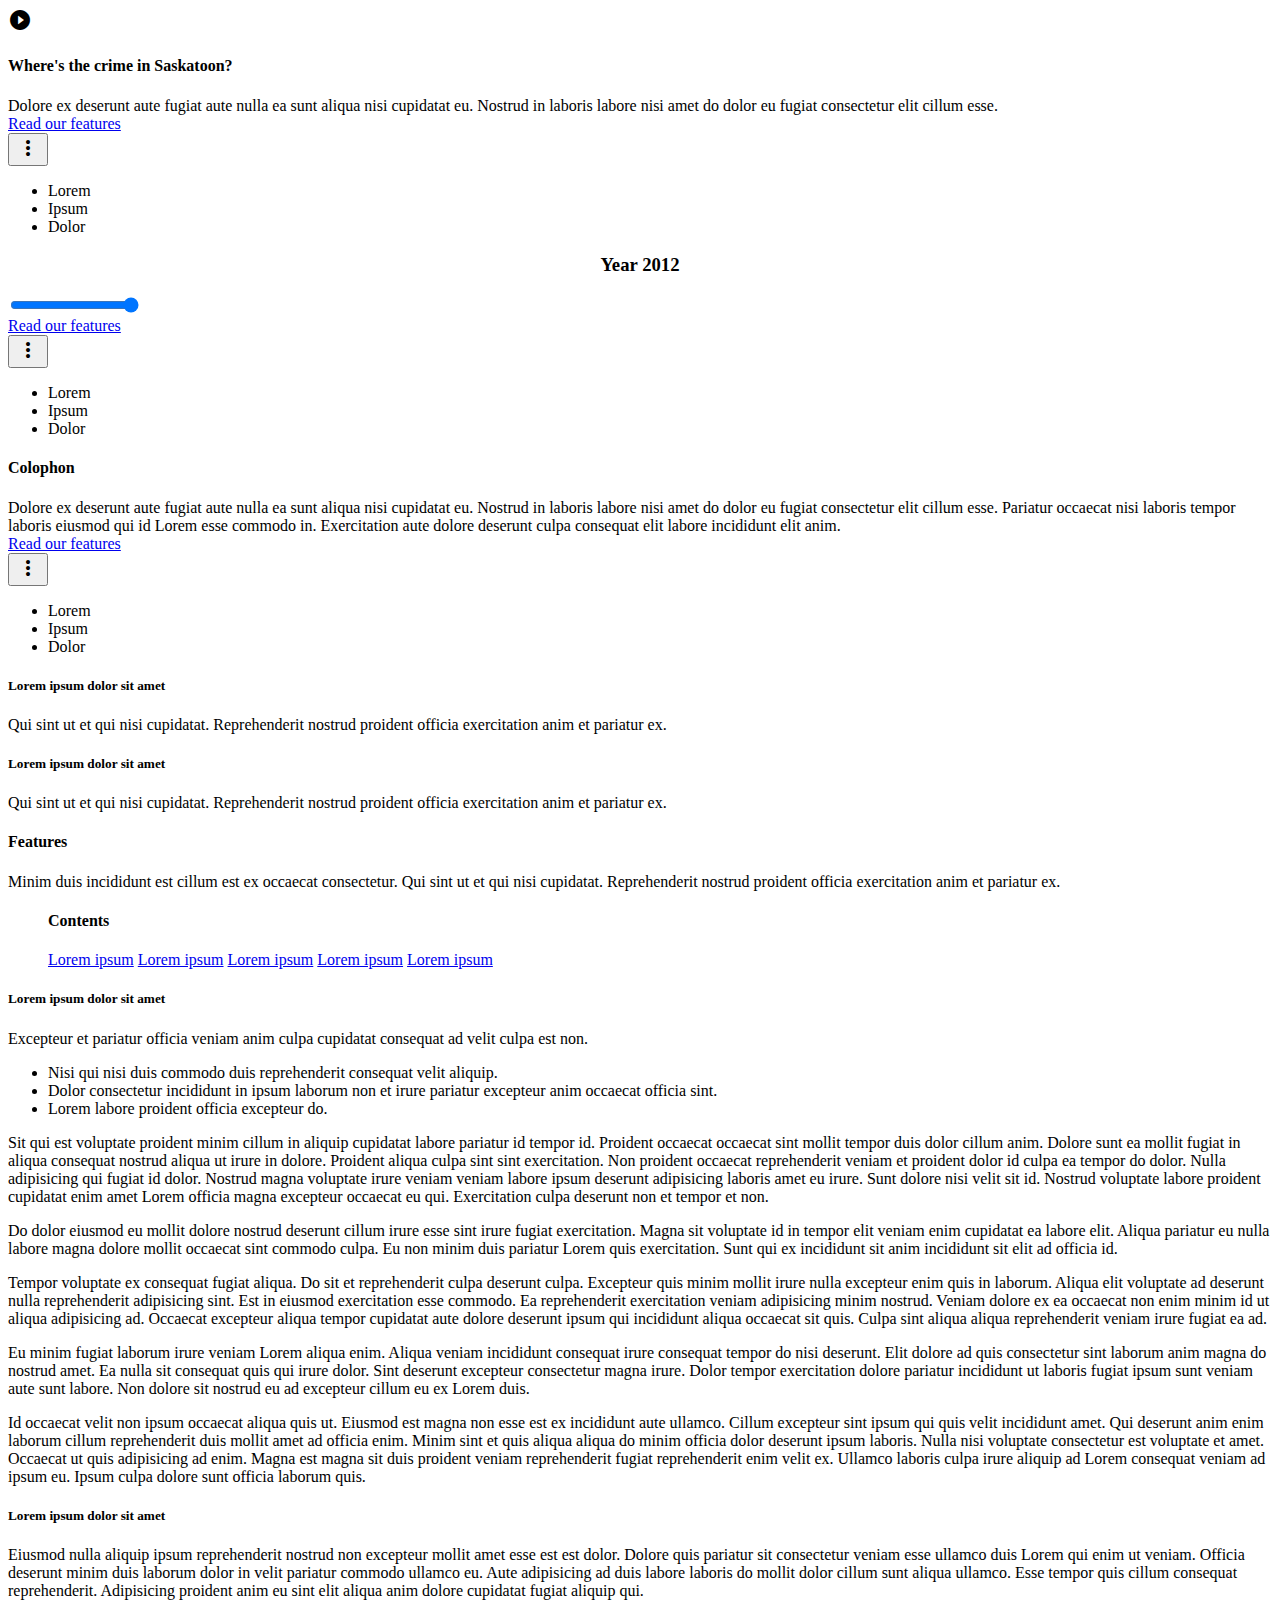
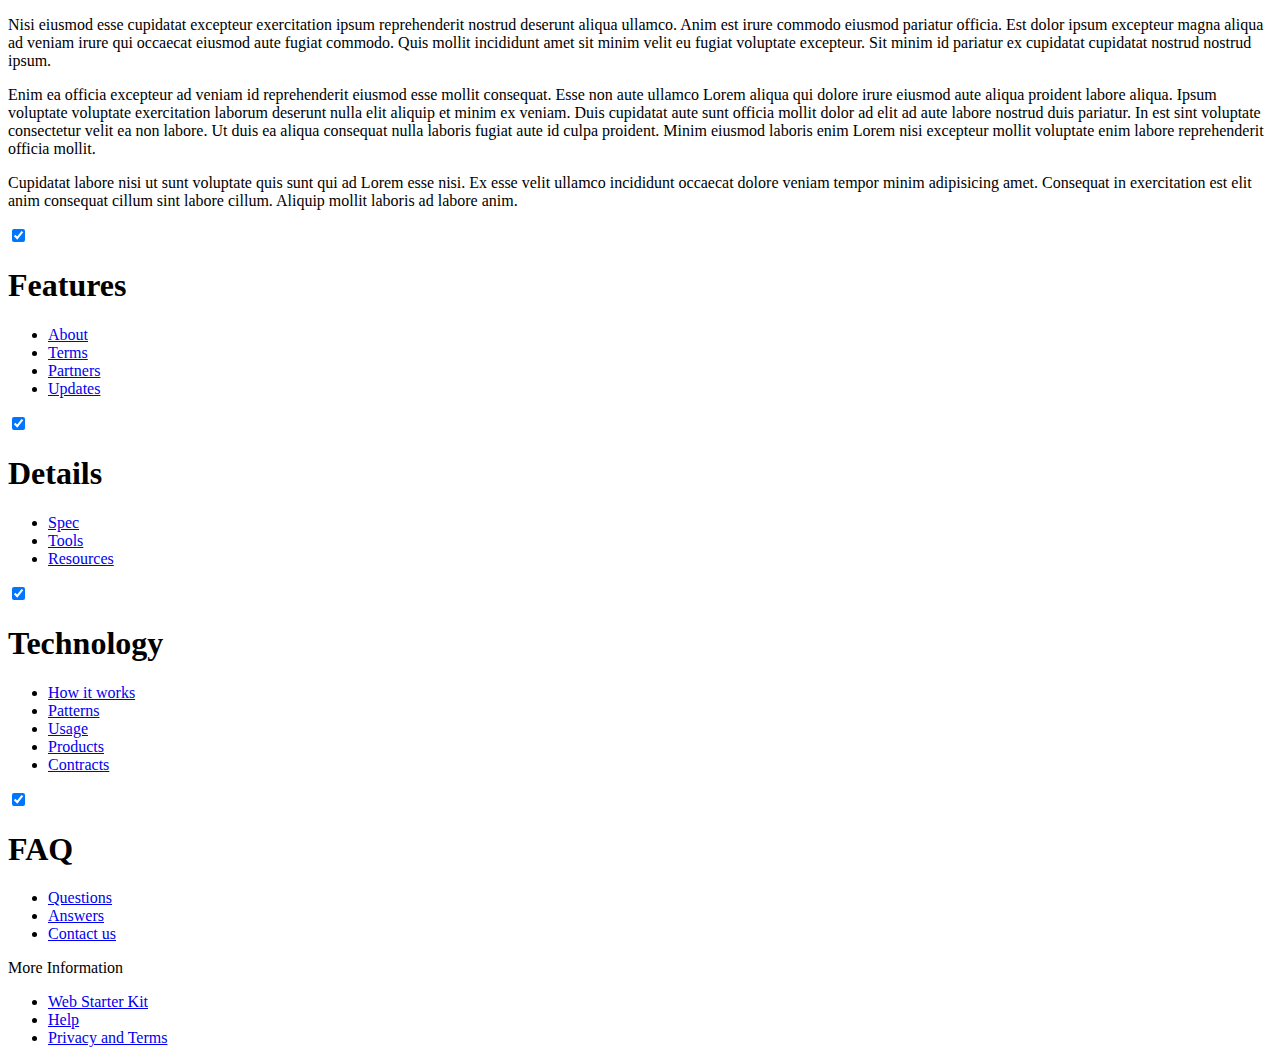
==== index.html @ 57ac0457 "Add basic hover" ====
<!DOCTYPE html>
<html lang="en">
	<head>
		<meta charset="utf-8">
    <meta name="viewport" content="width=device-width, initial-scale=1.0">
    <meta http-equiv="X-UA-Compatible" content="IE=edge">

		<title>Where's the crime in Saskatoon?</title>
    <link rel="stylesheet" href="./lib/material.min.css">
    <link rel="stylesheet" href="./lib/d3.slider.css" />  
    <link rel="stylesheet" href="./app/styles.css">
    <link rel="stylesheet" href="https://fonts.googleapis.com/icon?family=Material+Icons">
    <link rel="stylesheet" href="https://fonts.googleapis.com/css?family=Roboto:regular,bold,italic,thin,light,bolditalic,black,medium&amp;lang=en">

    <script src="./lib/material.min.js"></script>
    <script data-main="app" src="./lib/require.js"></script>
	</head>
  <body class="mdl-demo mdl-color--grey-100 mdl-color-text--grey-700 mdl-base">
    <div class="mdl-layout mdl-js-layout mdl-layout--fixed-header">
      <main class="mdl-layout__content">
        <div class="mdl-layout__tab-panel is-active" id="overview">
          <section class="section--center mdl-grid mdl-grid--no-spacing mdl-shadow--2dp">
            <header class="section__play-btn mdl-cell mdl-cell--3-col-desktop mdl-cell--2-col-tablet mdl-cell--4-col-phone mdl-color--teal-100 mdl-color-text--white">
              <i class="material-icons">play_circle_filled</i>
            </header>
            <div class="mdl-card mdl-cell mdl-cell--9-col-desktop mdl-cell--6-col-tablet mdl-cell--4-col-phone">
              <div class="mdl-card__supporting-text">
                <h4>Where's the crime in Saskatoon?</h4>
                Dolore ex deserunt aute fugiat aute nulla ea sunt aliqua nisi cupidatat eu. Nostrud in laboris labore nisi amet do dolor eu fugiat consectetur elit cillum esse.
              </div>
              <div class="mdl-card__actions">
                <a href="#" class="mdl-button">Read our features</a>
              </div>
            </div>
            <button class="mdl-button mdl-js-button mdl-js-ripple-effect mdl-button--icon" id="btn1">
              <i class="material-icons">more_vert</i>
            </button>
            <ul class="mdl-menu mdl-js-menu mdl-menu--bottom-right" for="btn1">
              <li class="mdl-menu__item">Lorem</li>
              <li class="mdl-menu__item" disabled>Ipsum</li>
              <li class="mdl-menu__item">Dolor</li>
            </ul>
          </section>
          <section class="section--center mdl-grid mdl-grid--no-spacing mdl-shadow--2dp">
            <div class="mdl-card mdl-cell mdl-cell--12-col">
              <div class="mdl-card__supporting-text mdl-grid mdl-grid--no-spacing">
                <div class="section__text mdl-cell mdl-cell--10-col-desktop mdl-cell--6-col-tablet mdl-cell--3-col-phone">
                  <div class="mdl-cell mdl-cell--12-col mdl-cell--middle">
                    <h3 style="text-align: center;">Year <span id="year-value">2012</span></h3>
                  </div>
                  <input id="year-slider" class="mdl-slider mdl-js-slider" type="range" min="2004" max="2012" value="2012" tabindex="0"/>
                  <!-- TODO: Display value of slider here -->
                  <div id="map"></div>
                </div>
              </div>
              <div class="mdl-card__actions">
                <a href="#" class="mdl-button">Read our features</a>
              </div>
            </div>
            <button class="mdl-button mdl-js-button mdl-js-ripple-effect mdl-button--icon" id="btn2">
              <i class="material-icons">more_vert</i>
            </button>
            <ul class="mdl-menu mdl-js-menu mdl-menu--bottom-right" for="btn2">
              <li class="mdl-menu__item">Lorem</li>
              <li class="mdl-menu__item" disabled>Ipsum</li>
              <li class="mdl-menu__item">Dolor</li>
            </ul>
          </section>
          <section class="section--center mdl-grid mdl-grid--no-spacing mdl-shadow--2dp">
            <div class="mdl-card mdl-cell mdl-cell--12-col">
              <div class="mdl-card__supporting-text">
                <h4>Colophon</h4>
                Dolore ex deserunt aute fugiat aute nulla ea sunt aliqua nisi cupidatat eu. Nostrud in laboris labore nisi amet do dolor eu fugiat consectetur elit cillum esse. Pariatur occaecat nisi laboris tempor laboris eiusmod qui id Lorem esse commodo in. Exercitation aute dolore deserunt culpa consequat elit labore incididunt elit anim.
              </div>
              <div class="mdl-card__actions">
                <a href="#" class="mdl-button">Read our features</a>
              </div>
            </div>
            <button class="mdl-button mdl-js-button mdl-js-ripple-effect mdl-button--icon" id="btn3">
              <i class="material-icons">more_vert</i>
            </button>
            <ul class="mdl-menu mdl-js-menu mdl-menu--bottom-right" for="btn3">
              <li class="mdl-menu__item">Lorem</li>
              <li class="mdl-menu__item" disabled>Ipsum</li>
              <li class="mdl-menu__item">Dolor</li>
            </ul>
          </section>
          <section class="section--footer mdl-color--white mdl-grid">
            <div class="section__circle-container mdl-cell mdl-cell--2-col mdl-cell--1-col-phone">
              <div class="section__circle-container__circle mdl-color--accent section__circle--big"></div>
            </div>
            <div class="section__text mdl-cell mdl-cell--4-col-desktop mdl-cell--6-col-tablet mdl-cell--3-col-phone">
              <h5>Lorem ipsum dolor sit amet</h5>
              Qui sint ut et qui nisi cupidatat. Reprehenderit nostrud proident officia exercitation anim et pariatur ex.
            </div>
            <div class="section__circle-container mdl-cell mdl-cell--2-col mdl-cell--1-col-phone">
              <div class="section__circle-container__circle mdl-color--accent section__circle--big"></div>
            </div>
            <div class="section__text mdl-cell mdl-cell--4-col-desktop mdl-cell--6-col-tablet mdl-cell--3-col-phone">
              <h5>Lorem ipsum dolor sit amet</h5>
              Qui sint ut et qui nisi cupidatat. Reprehenderit nostrud proident officia exercitation anim et pariatur ex.
            </div>
          </section>
        </div>
        <div class="mdl-layout__tab-panel" id="features">
          <section class="section--center mdl-grid mdl-grid--no-spacing">
            <div class="mdl-cell mdl-cell--12-col">
              <h4>Features</h4>
              Minim duis incididunt est cillum est ex occaecat consectetur. Qui sint ut et qui nisi cupidatat. Reprehenderit nostrud proident officia exercitation anim et pariatur ex.
              <ul class="toc">
                <h4>Contents</h4>
                <a href="#lorem1">Lorem ipsum</a>
                <a href="#lorem2">Lorem ipsum</a>
                <a href="#lorem3">Lorem ipsum</a>
                <a href="#lorem4">Lorem ipsum</a>
                <a href="#lorem5">Lorem ipsum</a>
              </ul>

              <h5 id="lorem1">Lorem ipsum dolor sit amet</h5>
              Excepteur et pariatur officia veniam anim culpa cupidatat consequat ad velit culpa est non.
              <ul>
                <li>Nisi qui nisi duis commodo duis reprehenderit consequat velit aliquip.</li>
                <li>Dolor consectetur incididunt in ipsum laborum non et irure pariatur excepteur anim occaecat officia sint.</li>
                <li>Lorem labore proident officia excepteur do.</li>
              </ul>

              <p>
                Sit qui est voluptate proident minim cillum in aliquip cupidatat labore pariatur id tempor id. Proident occaecat occaecat sint mollit tempor duis dolor cillum anim. Dolore sunt ea mollit fugiat in aliqua consequat nostrud aliqua ut irure in dolore. Proident aliqua culpa sint sint exercitation. Non proident occaecat reprehenderit veniam et proident dolor id culpa ea tempor do dolor. Nulla adipisicing qui fugiat id dolor. Nostrud magna voluptate irure veniam veniam labore ipsum deserunt adipisicing laboris amet eu irure. Sunt dolore nisi velit sit id. Nostrud voluptate labore proident cupidatat enim amet Lorem officia magna excepteur occaecat eu qui. Exercitation culpa deserunt non et tempor et non.
              </p>
              <p>
                Do dolor eiusmod eu mollit dolore nostrud deserunt cillum irure esse sint irure fugiat exercitation. Magna sit voluptate id in tempor elit veniam enim cupidatat ea labore elit. Aliqua pariatur eu nulla labore magna dolore mollit occaecat sint commodo culpa. Eu non minim duis pariatur Lorem quis exercitation. Sunt qui ex incididunt sit anim incididunt sit elit ad officia id.
              </p>
              <p id="lorem2">
                Tempor voluptate ex consequat fugiat aliqua. Do sit et reprehenderit culpa deserunt culpa. Excepteur quis minim mollit irure nulla excepteur enim quis in laborum. Aliqua elit voluptate ad deserunt nulla reprehenderit adipisicing sint. Est in eiusmod exercitation esse commodo. Ea reprehenderit exercitation veniam adipisicing minim nostrud. Veniam dolore ex ea occaecat non enim minim id ut aliqua adipisicing ad. Occaecat excepteur aliqua tempor cupidatat aute dolore deserunt ipsum qui incididunt aliqua occaecat sit quis. Culpa sint aliqua aliqua reprehenderit veniam irure fugiat ea ad.
              </p>
              <p>
                Eu minim fugiat laborum irure veniam Lorem aliqua enim. Aliqua veniam incididunt consequat irure consequat tempor do nisi deserunt. Elit dolore ad quis consectetur sint laborum anim magna do nostrud amet. Ea nulla sit consequat quis qui irure dolor. Sint deserunt excepteur consectetur magna irure. Dolor tempor exercitation dolore pariatur incididunt ut laboris fugiat ipsum sunt veniam aute sunt labore. Non dolore sit nostrud eu ad excepteur cillum eu ex Lorem duis.
              </p>
              <p>
                Id occaecat velit non ipsum occaecat aliqua quis ut. Eiusmod est magna non esse est ex incididunt aute ullamco. Cillum excepteur sint ipsum qui quis velit incididunt amet. Qui deserunt anim enim laborum cillum reprehenderit duis mollit amet ad officia enim. Minim sint et quis aliqua aliqua do minim officia dolor deserunt ipsum laboris. Nulla nisi voluptate consectetur est voluptate et amet. Occaecat ut quis adipisicing ad enim. Magna est magna sit duis proident veniam reprehenderit fugiat reprehenderit enim velit ex. Ullamco laboris culpa irure aliquip ad Lorem consequat veniam ad ipsum eu. Ipsum culpa dolore sunt officia laborum quis.
              </p>

              <h5 id="lorem3">Lorem ipsum dolor sit amet</h5>

              <p id="lorem4">
                Eiusmod nulla aliquip ipsum reprehenderit nostrud non excepteur mollit amet esse est est dolor. Dolore quis pariatur sit consectetur veniam esse ullamco duis Lorem qui enim ut veniam. Officia deserunt minim duis laborum dolor in velit pariatur commodo ullamco eu. Aute adipisicing ad duis labore laboris do mollit dolor cillum sunt aliqua ullamco. Esse tempor quis cillum consequat reprehenderit. Adipisicing proident anim eu sint elit aliqua anim dolore cupidatat fugiat aliquip qui.
              </p>
              <p id="lorem5">
                Nisi eiusmod esse cupidatat excepteur exercitation ipsum reprehenderit nostrud deserunt aliqua ullamco. Anim est irure commodo eiusmod pariatur officia. Est dolor ipsum excepteur magna aliqua ad veniam irure qui occaecat eiusmod aute fugiat commodo. Quis mollit incididunt amet sit minim velit eu fugiat voluptate excepteur. Sit minim id pariatur ex cupidatat cupidatat nostrud nostrud ipsum.
              </p>
              <p>
                Enim ea officia excepteur ad veniam id reprehenderit eiusmod esse mollit consequat. Esse non aute ullamco Lorem aliqua qui dolore irure eiusmod aute aliqua proident labore aliqua. Ipsum voluptate voluptate exercitation laborum deserunt nulla elit aliquip et minim ex veniam. Duis cupidatat aute sunt officia mollit dolor ad elit ad aute labore nostrud duis pariatur. In est sint voluptate consectetur velit ea non labore. Ut duis ea aliqua consequat nulla laboris fugiat aute id culpa proident. Minim eiusmod laboris enim Lorem nisi excepteur mollit voluptate enim labore reprehenderit officia mollit.
              </p>
              <p>
                Cupidatat labore nisi ut sunt voluptate quis sunt qui ad Lorem esse nisi. Ex esse velit ullamco incididunt occaecat dolore veniam tempor minim adipisicing amet. Consequat in exercitation est elit anim consequat cillum sint labore cillum. Aliquip mollit laboris ad labore anim.
              </p>
            </div>
          </section>
        </div>
        <footer class="mdl-mega-footer">
          <div class="mdl-mega-footer--middle-section">
            <div class="mdl-mega-footer--drop-down-section">
              <input class="mdl-mega-footer--heading-checkbox" type="checkbox" checked>
              <h1 class="mdl-mega-footer--heading">Features</h1>
              <ul class="mdl-mega-footer--link-list">
                <li><a href="#">About</a></li>
                <li><a href="#">Terms</a></li>
                <li><a href="#">Partners</a></li>
                <li><a href="#">Updates</a></li>
              </ul>
            </div>
            <div class="mdl-mega-footer--drop-down-section">
              <input class="mdl-mega-footer--heading-checkbox" type="checkbox" checked>
              <h1 class="mdl-mega-footer--heading">Details</h1>
              <ul class="mdl-mega-footer--link-list">
                <li><a href="#">Spec</a></li>
                <li><a href="#">Tools</a></li>
                <li><a href="#">Resources</a></li>
              </ul>
            </div>
            <div class="mdl-mega-footer--drop-down-section">
              <input class="mdl-mega-footer--heading-checkbox" type="checkbox" checked>
              <h1 class="mdl-mega-footer--heading">Technology</h1>
              <ul class="mdl-mega-footer--link-list">
                <li><a href="#">How it works</a></li>
                <li><a href="#">Patterns</a></li>
                <li><a href="#">Usage</a></li>
                <li><a href="#">Products</a></li>
                <li><a href="#">Contracts</a></li>
              </ul>
            </div>
            <div class="mdl-mega-footer--drop-down-section">
              <input class="mdl-mega-footer--heading-checkbox" type="checkbox" checked>
              <h1 class="mdl-mega-footer--heading">FAQ</h1>
              <ul class="mdl-mega-footer--link-list">
                <li><a href="#">Questions</a></li>
                <li><a href="#">Answers</a></li>
                <li><a href="#">Contact us</a></li>
              </ul>
            </div>
          </div>
          <div class="mdl-mega-footer--bottom-section">
            <div class="mdl-logo">
              More Information
            </div>
            <ul class="mdl-mega-footer--link-list">
              <li><a href="https://developers.google.com/web/starter-kit/">Web Starter Kit</a></li>
              <li><a href="#">Help</a></li>
              <li><a href="#">Privacy and Terms</a></li>
            </ul>
          </div>
        </footer>
      </main>
    </div>
  </body>
</html>
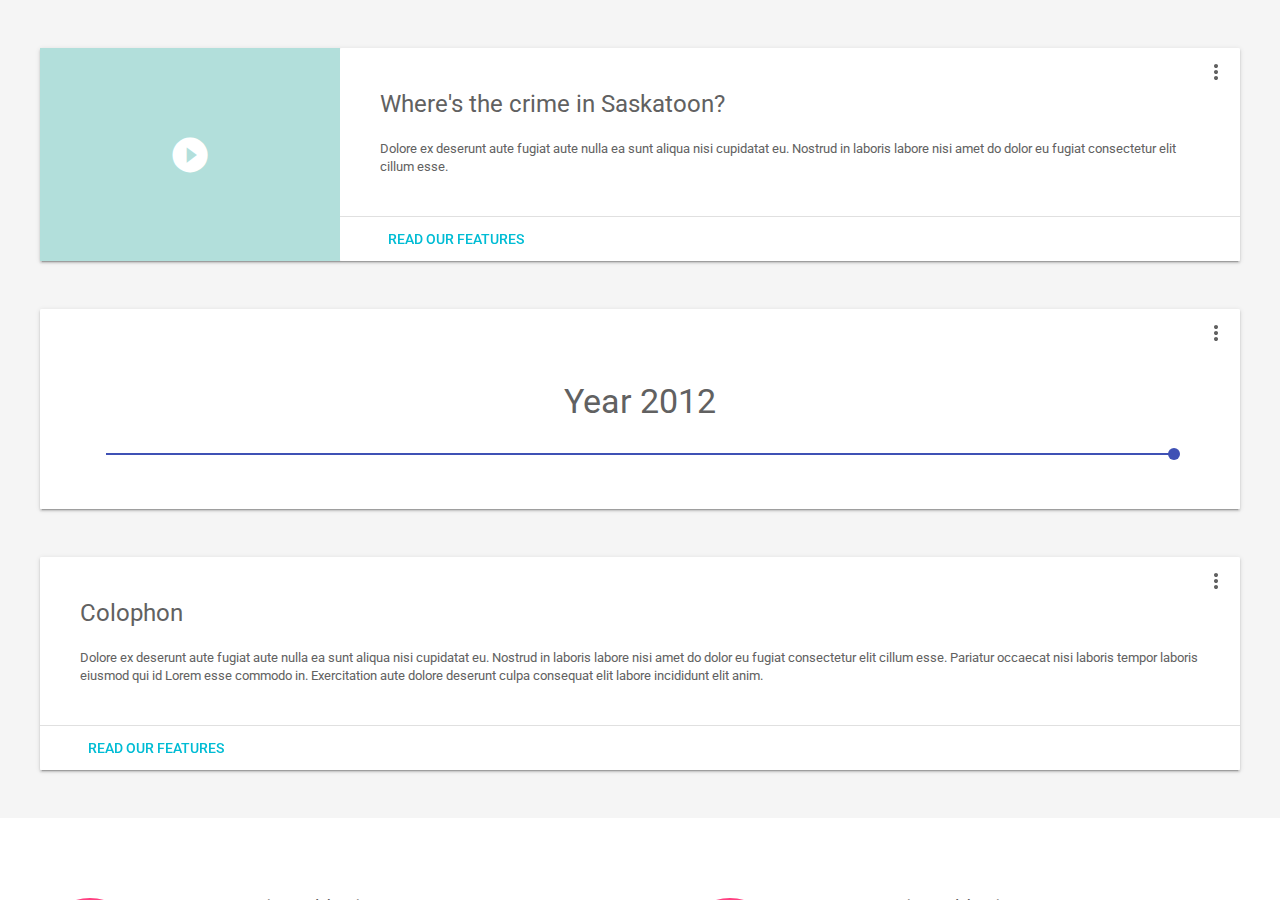
==== commit 9fd15054: "Working with tooltips" ====
--- a/index.html
+++ b/index.html
@@ -49,12 +49,8 @@
                     <h3 style="text-align: center;">Year <span id="year-value">2012</span></h3>
                   </div>
                   <input id="year-slider" class="mdl-slider mdl-js-slider" type="range" min="2004" max="2012" value="2012" tabindex="0"/>
-                  <!-- TODO: Display value of slider here -->
                   <div id="map"></div>
                 </div>
-              </div>
-              <div class="mdl-card__actions">
-                <a href="#" class="mdl-button">Read our features</a>
               </div>
             </div>
             <button class="mdl-button mdl-js-button mdl-js-ripple-effect mdl-button--icon" id="btn2">
--- a/lib/material.min.css
+++ b/lib/material.min.css
@@ -0,0 +1,9 @@
+/**
+ * material-design-lite - Material Design Components in CSS, JS and HTML
+ * @version v1.0.4
+ * @license Apache-2.0
+ * @copyright 2015 Google, Inc.
+ * @link https://github.com/google/material-design-lite
+ */
+@charset "UTF-8";html{color:rgba(0,0,0,.87)}::-moz-selection{background:#b3d4fc;text-shadow:none}::selection{background:#b3d4fc;text-shadow:none}hr{display:block;height:1px;border:0;border-top:1px solid #ccc;margin:1em 0;padding:0}audio,canvas,iframe,img,svg,video{vertical-align:middle}fieldset{border:0;margin:0;padding:0}textarea{resize:vertical}.browserupgrade{margin:.2em 0;background:#ccc;color:#000;padding:.2em 0}.hidden{display:none!important}.visuallyhidden{border:0;clip:rect(0 0 0 0);height:1px;margin:-1px;overflow:hidden;padding:0;position:absolute;width:1px}.visuallyhidden.focusable:active,.visuallyhidden.focusable:focus{clip:auto;height:auto;margin:0;overflow:visible;position:static;width:auto}.invisible{visibility:hidden}.clearfix:before,.clearfix:after{content:" ";display:table}.clearfix:after{clear:both}@media print{*,*:before,*:after,*:first-letter,*:first-line{background:transparent!important;color:#000!important;box-shadow:none!important;text-shadow:none!important}a,a:visited{text-decoration:underline}a[href]:after{content:" (" attr(href)")"}abbr[title]:after{content:" (" attr(title)")"}a[href^="#"]:after,a[href^="javascript:"]:after{content:""}pre,blockquote{border:1px solid #999;page-break-inside:avoid}thead{display:table-header-group}tr,img{page-break-inside:avoid}img{max-width:100%!important}p,h2,h3{orphans:3;widows:3}h2,h3{page-break-after:avoid}}a,.mdl-accordion,.mdl-button,.mdl-card,.mdl-checkbox,.mdl-dropdown-menu,.mdl-icon-toggle,.mdl-item,.mdl-radio,.mdl-slider,.mdl-switch,.mdl-tabs__tab{-webkit-tap-highlight-color:transparent;-webkit-tap-highlight-color:rgba(255,255,255,0)}html{width:100%;height:100%;-ms-touch-action:manipulation;touch-action:manipulation}body{width:100%;min-height:100%;margin:0}main{display:block}*[hidden]{display:none!important}html,body{font-family:"Helvetica","Arial",sans-serif;font-size:14px;font-weight:400;line-height:20px}h1,h2,h3,h4,h5,h6,p{padding:0}h1 small,h2 small,h3 small,h4 small,h5 small,h6 small{font-family:"Roboto","Helvetica","Arial",sans-serif;font-weight:400;line-height:1.35;letter-spacing:-.02em;opacity:.54;font-size:.6em}h1{font-size:56px;line-height:1.35;letter-spacing:-.02em;margin:24px 0}h1,h2{font-family:"Roboto","Helvetica","Arial",sans-serif;font-weight:400}h2{font-size:45px;line-height:48px}h2,h3{margin:24px 0}h3{font-size:34px;line-height:40px}h3,h4{font-family:"Roboto","Helvetica","Arial",sans-serif;font-weight:400}h4{font-size:24px;line-height:32px;-moz-osx-font-smoothing:grayscale;margin:24px 0 16px}h5{font-size:20px;font-weight:500;line-height:1;letter-spacing:.02em}h5,h6{font-family:"Roboto","Helvetica","Arial",sans-serif;margin:24px 0 16px}h6{font-size:16px;letter-spacing:.04em}h6,p{font-weight:400;line-height:24px}p{font-size:14px;letter-spacing:0;margin:0 0 16px}a{color:#ff4081;font-weight:500}blockquote{font-family:"Roboto","Helvetica","Arial",sans-serif;position:relative;font-size:24px;font-weight:300;font-style:italic;line-height:1.35;letter-spacing:.08em}blockquote:before{position:absolute;left:-.5em;content:'“'}blockquote:after{content:'”';margin-left:-.05em}mark{background-color:#f4ff81}dt{font-weight:700}address{font-size:12px;line-height:1;font-style:normal}address,ul,ol{font-weight:400;letter-spacing:0}ul,ol{font-size:14px;line-height:24px}.mdl-typography--display-4,.mdl-typography--display-4-color-contrast{font-family:"Roboto","Helvetica","Arial",sans-serif;font-size:112px;font-weight:300;line-height:1;letter-spacing:-.04em}.mdl-typography--display-4-color-contrast{opacity:.54}.mdl-typography--display-3,.mdl-typography--display-3-color-contrast{font-family:"Roboto","Helvetica","Arial",sans-serif;font-size:56px;font-weight:400;line-height:1.35;letter-spacing:-.02em}.mdl-typography--display-3-color-contrast{opacity:.54}.mdl-typography--display-2,.mdl-typography--display-2-color-contrast{font-family:"Roboto","Helvetica","Arial",sans-serif;font-size:45px;font-weight:400;line-height:48px}.mdl-typography--display-2-color-contrast{opacity:.54}.mdl-typography--display-1,.mdl-typography--display-1-color-contrast{font-family:"Roboto","Helvetica","Arial",sans-serif;font-size:34px;font-weight:400;line-height:40px}.mdl-typography--display-1-color-contrast{opacity:.54}.mdl-typography--headline,.mdl-typography--headline-color-contrast{font-family:"Roboto","Helvetica","Arial",sans-serif;font-size:24px;font-weight:400;line-height:32px;-moz-osx-font-smoothing:grayscale}.mdl-typography--headline-color-contrast{opacity:.87}.mdl-typography--title,.mdl-typography--title-color-contrast{font-family:"Roboto","Helvetica","Arial",sans-serif;font-size:20px;font-weight:500;line-height:1;letter-spacing:.02em}.mdl-typography--title-color-contrast{opacity:.87}.mdl-typography--subhead,.mdl-typography--subhead-color-contrast{font-family:"Roboto","Helvetica","Arial",sans-serif;font-size:16px;font-weight:400;line-height:24px;letter-spacing:.04em}.mdl-typography--subhead-color-contrast{opacity:.87}.mdl-typography--body-2,.mdl-typography--body-2-color-contrast{font-size:14px;font-weight:700;line-height:24px;letter-spacing:0}.mdl-typography--body-2-color-contrast{opacity:.87}.mdl-typography--body-1,.mdl-typography--body-1-color-contrast{font-size:14px;font-weight:400;line-height:24px;letter-spacing:0}.mdl-typography--body-1-color-contrast{opacity:.87}.mdl-typography--body-2-force-preferred-font,.mdl-typography--body-2-force-preferred-font-color-contrast{font-family:"Roboto","Helvetica","Arial",sans-serif;font-size:14px;font-weight:500;line-height:24px;letter-spacing:0}.mdl-typography--body-2-force-preferred-font-color-contrast{opacity:.87}.mdl-typography--body-1-force-preferred-font,.mdl-typography--body-1-force-preferred-font-color-contrast{font-family:"Roboto","Helvetica","Arial",sans-serif;font-size:14px;font-weight:400;line-height:24px;letter-spacing:0}.mdl-typography--body-1-force-preferred-font-color-contrast{opacity:.87}.mdl-typography--caption,.mdl-typography--caption-force-preferred-font{font-size:12px;font-weight:400;line-height:1;letter-spacing:0}.mdl-typography--caption-force-preferred-font{font-family:"Roboto","Helvetica","Arial",sans-serif}.mdl-typography--caption-color-contrast,.mdl-typography--caption-force-preferred-font-color-contrast{font-size:12px;font-weight:400;line-height:1;letter-spacing:0;opacity:.54}.mdl-typography--caption-force-preferred-font-color-contrast,.mdl-typography--menu{font-family:"Roboto","Helvetica","Arial",sans-serif}.mdl-typography--menu{font-size:14px;font-weight:500;line-height:1;letter-spacing:0}.mdl-typography--menu-color-contrast{opacity:.87}.mdl-typography--menu-color-contrast,.mdl-typography--button,.mdl-typography--button-color-contrast{font-family:"Roboto","Helvetica","Arial",sans-serif;font-size:14px;font-weight:500;line-height:1;letter-spacing:0}.mdl-typography--button,.mdl-typography--button-color-contrast{text-transform:uppercase}.mdl-typography--button-color-contrast{opacity:.87}.mdl-typography--text-left{text-align:left}.mdl-typography--text-right{text-align:right}.mdl-typography--text-center{text-align:center}.mdl-typography--text-justify{text-align:justify}.mdl-typography--text-nowrap{white-space:nowrap}.mdl-typography--text-lowercase{text-transform:lowercase}.mdl-typography--text-uppercase{text-transform:uppercase}.mdl-typography--text-capitalize{text-transform:capitalize}.mdl-typography--font-thin{font-weight:200!important}.mdl-typography--font-light{font-weight:300!important}.mdl-typography--font-regular{font-weight:400!important}.mdl-typography--font-medium{font-weight:500!important}.mdl-typography--font-bold{font-weight:700!important}.mdl-typography--font-black{font-weight:900!important}.mdl-color-text--red{color:#f44336 !important}.mdl-color--red{background-color:#f44336 !important}.mdl-color-text--red-50{color:#ffebee !important}.mdl-color--red-50{background-color:#ffebee !important}.mdl-color-text--red-100{color:#ffcdd2 !important}.mdl-color--red-100{background-color:#ffcdd2 !important}.mdl-color-text--red-200{color:#ef9a9a !important}.mdl-color--red-200{background-color:#ef9a9a !important}.mdl-color-text--red-300{color:#e57373 !important}.mdl-color--red-300{background-color:#e57373 !important}.mdl-color-text--red-400{color:#ef5350 !important}.mdl-color--red-400{background-color:#ef5350 !important}.mdl-color-text--red-500{color:#f44336 !important}.mdl-color--red-500{background-color:#f44336 !important}.mdl-color-text--red-600{color:#e53935 !important}.mdl-color--red-600{background-color:#e53935 !important}.mdl-color-text--red-700{color:#d32f2f !important}.mdl-color--red-700{background-color:#d32f2f !important}.mdl-color-text--red-800{color:#c62828 !important}.mdl-color--red-800{background-color:#c62828 !important}.mdl-color-text--red-900{color:#b71c1c !important}.mdl-color--red-900{background-color:#b71c1c !important}.mdl-color-text--red-A100{color:#ff8a80 !important}.mdl-color--red-A100{background-color:#ff8a80 !important}.mdl-color-text--red-A200{color:#ff5252 !important}.mdl-color--red-A200{background-color:#ff5252 !important}.mdl-color-text--red-A400{color:#ff1744 !important}.mdl-color--red-A400{background-color:#ff1744 !important}.mdl-color-text--red-A700{color:#d50000 !important}.mdl-color--red-A700{background-color:#d50000 !important}.mdl-color-text--pink{color:#e91e63 !important}.mdl-color--pink{background-color:#e91e63 !important}.mdl-color-text--pink-50{color:#fce4ec !important}.mdl-color--pink-50{background-color:#fce4ec !important}.mdl-color-text--pink-100{color:#f8bbd0 !important}.mdl-color--pink-100{background-color:#f8bbd0 !important}.mdl-color-text--pink-200{color:#f48fb1 !important}.mdl-color--pink-200{background-color:#f48fb1 !important}.mdl-color-text--pink-300{color:#f06292 !important}.mdl-color--pink-300{background-color:#f06292 !important}.mdl-color-text--pink-400{color:#ec407a !important}.mdl-color--pink-400{background-color:#ec407a !important}.mdl-color-text--pink-500{color:#e91e63 !important}.mdl-color--pink-500{background-color:#e91e63 !important}.mdl-color-text--pink-600{color:#d81b60 !important}.mdl-color--pink-600{background-color:#d81b60 !important}.mdl-color-text--pink-700{color:#c2185b !important}.mdl-color--pink-700{background-color:#c2185b !important}.mdl-color-text--pink-800{color:#ad1457 !important}.mdl-color--pink-800{background-color:#ad1457 !important}.mdl-color-text--pink-900{color:#880e4f !important}.mdl-color--pink-900{background-color:#880e4f !important}.mdl-color-text--pink-A100{color:#ff80ab !important}.mdl-color--pink-A100{background-color:#ff80ab !important}.mdl-color-text--pink-A200{color:#ff4081 !important}.mdl-color--pink-A200{background-color:#ff4081 !important}.mdl-color-text--pink-A400{color:#f50057 !important}.mdl-color--pink-A400{background-color:#f50057 !important}.mdl-color-text--pink-A700{color:#c51162 !important}.mdl-color--pink-A700{background-color:#c51162 !important}.mdl-color-text--purple{color:#9c27b0 !important}.mdl-color--purple{background-color:#9c27b0 !important}.mdl-color-text--purple-50{color:#f3e5f5 !important}.mdl-color--purple-50{background-color:#f3e5f5 !important}.mdl-color-text--purple-100{color:#e1bee7 !important}.mdl-color--purple-100{background-color:#e1bee7 !important}.mdl-color-text--purple-200{color:#ce93d8 !important}.mdl-color--purple-200{background-color:#ce93d8 !important}.mdl-color-text--purple-300{color:#ba68c8 !important}.mdl-color--purple-300{background-color:#ba68c8 !important}.mdl-color-text--purple-400{color:#ab47bc !important}.mdl-color--purple-400{background-color:#ab47bc !important}.mdl-color-text--purple-500{color:#9c27b0 !important}.mdl-color--purple-500{background-color:#9c27b0 !important}.mdl-color-text--purple-600{color:#8e24aa !important}.mdl-color--purple-600{background-color:#8e24aa !important}.mdl-color-text--purple-700{color:#7b1fa2 !important}.mdl-color--purple-700{background-color:#7b1fa2 !important}.mdl-color-text--purple-800{color:#6a1b9a !important}.mdl-color--purple-800{background-color:#6a1b9a !important}.mdl-color-text--purple-900{color:#4a148c !important}.mdl-color--purple-900{background-color:#4a148c !important}.mdl-color-text--purple-A100{color:#ea80fc !important}.mdl-color--purple-A100{background-color:#ea80fc !important}.mdl-color-text--purple-A200{color:#e040fb !important}.mdl-color--purple-A200{background-color:#e040fb !important}.mdl-color-text--purple-A400{color:#d500f9 !important}.mdl-color--purple-A400{background-color:#d500f9 !important}.mdl-color-text--purple-A700{color:#a0f !important}.mdl-color--purple-A700{background-color:#a0f !important}.mdl-color-text--deep-purple{color:#673ab7 !important}.mdl-color--deep-purple{background-color:#673ab7 !important}.mdl-color-text--deep-purple-50{color:#ede7f6 !important}.mdl-color--deep-purple-50{background-color:#ede7f6 !important}.mdl-color-text--deep-purple-100{color:#d1c4e9 !important}.mdl-color--deep-purple-100{background-color:#d1c4e9 !important}.mdl-color-text--deep-purple-200{color:#b39ddb !important}.mdl-color--deep-purple-200{background-color:#b39ddb !important}.mdl-color-text--deep-purple-300{color:#9575cd !important}.mdl-color--deep-purple-300{background-color:#9575cd !important}.mdl-color-text--deep-purple-400{color:#7e57c2 !important}.mdl-color--deep-purple-400{background-color:#7e57c2 !important}.mdl-color-text--deep-purple-500{color:#673ab7 !important}.mdl-color--deep-purple-500{background-color:#673ab7 !important}.mdl-color-text--deep-purple-600{color:#5e35b1 !important}.mdl-color--deep-purple-600{background-color:#5e35b1 !important}.mdl-color-text--deep-purple-700{color:#512da8 !important}.mdl-color--deep-purple-700{background-color:#512da8 !important}.mdl-color-text--deep-purple-800{color:#4527a0 !important}.mdl-color--deep-purple-800{background-color:#4527a0 !important}.mdl-color-text--deep-purple-900{color:#311b92 !important}.mdl-color--deep-purple-900{background-color:#311b92 !important}.mdl-color-text--deep-purple-A100{color:#b388ff !important}.mdl-color--deep-purple-A100{background-color:#b388ff !important}.mdl-color-text--deep-purple-A200{color:#7c4dff !important}.mdl-color--deep-purple-A200{background-color:#7c4dff !important}.mdl-color-text--deep-purple-A400{color:#651fff !important}.mdl-color--deep-purple-A400{background-color:#651fff !important}.mdl-color-text--deep-purple-A700{color:#6200ea !important}.mdl-color--deep-purple-A700{background-color:#6200ea !important}.mdl-color-text--indigo{color:#3f51b5 !important}.mdl-color--indigo{background-color:#3f51b5 !important}.mdl-color-text--indigo-50{color:#e8eaf6 !important}.mdl-color--indigo-50{background-color:#e8eaf6 !important}.mdl-color-text--indigo-100{color:#c5cae9 !important}.mdl-color--indigo-100{background-color:#c5cae9 !important}.mdl-color-text--indigo-200{color:#9fa8da !important}.mdl-color--indigo-200{background-color:#9fa8da !important}.mdl-color-text--indigo-300{color:#7986cb !important}.mdl-color--indigo-300{background-color:#7986cb !important}.mdl-color-text--indigo-400{color:#5c6bc0 !important}.mdl-color--indigo-400{background-color:#5c6bc0 !important}.mdl-color-text--indigo-500{color:#3f51b5 !important}.mdl-color--indigo-500{background-color:#3f51b5 !important}.mdl-color-text--indigo-600{color:#3949ab !important}.mdl-color--indigo-600{background-color:#3949ab !important}.mdl-color-text--indigo-700{color:#303f9f !important}.mdl-color--indigo-700{background-color:#303f9f !important}.mdl-color-text--indigo-800{color:#283593 !important}.mdl-color--indigo-800{background-color:#283593 !important}.mdl-color-text--indigo-900{color:#1a237e !important}.mdl-color--indigo-900{background-color:#1a237e !important}.mdl-color-text--indigo-A100{color:#8c9eff !important}.mdl-color--indigo-A100{background-color:#8c9eff !important}.mdl-color-text--indigo-A200{color:#536dfe !important}.mdl-color--indigo-A200{background-color:#536dfe !important}.mdl-color-text--indigo-A400{color:#3d5afe !important}.mdl-color--indigo-A400{background-color:#3d5afe !important}.mdl-color-text--indigo-A700{color:#304ffe !important}.mdl-color--indigo-A700{background-color:#304ffe !important}.mdl-color-text--blue{color:#2196f3 !important}.mdl-color--blue{background-color:#2196f3 !important}.mdl-color-text--blue-50{color:#e3f2fd !important}.mdl-color--blue-50{background-color:#e3f2fd !important}.mdl-color-text--blue-100{color:#bbdefb !important}.mdl-color--blue-100{background-color:#bbdefb !important}.mdl-color-text--blue-200{color:#90caf9 !important}.mdl-color--blue-200{background-color:#90caf9 !important}.mdl-color-text--blue-300{color:#64b5f6 !important}.mdl-color--blue-300{background-color:#64b5f6 !important}.mdl-color-text--blue-400{color:#42a5f5 !important}.mdl-color--blue-400{background-color:#42a5f5 !important}.mdl-color-text--blue-500{color:#2196f3 !important}.mdl-color--blue-500{background-color:#2196f3 !important}.mdl-color-text--blue-600{color:#1e88e5 !important}.mdl-color--blue-600{background-color:#1e88e5 !important}.mdl-color-text--blue-700{color:#1976d2 !important}.mdl-color--blue-700{background-color:#1976d2 !important}.mdl-color-text--blue-800{color:#1565c0 !important}.mdl-color--blue-800{background-color:#1565c0 !important}.mdl-color-text--blue-900{color:#0d47a1 !important}.mdl-color--blue-900{background-color:#0d47a1 !important}.mdl-color-text--blue-A100{color:#82b1ff !important}.mdl-color--blue-A100{background-color:#82b1ff !important}.mdl-color-text--blue-A200{color:#448aff !important}.mdl-color--blue-A200{background-color:#448aff !important}.mdl-color-text--blue-A400{color:#2979ff !important}.mdl-color--blue-A400{background-color:#2979ff !important}.mdl-color-text--blue-A700{color:#2962ff !important}.mdl-color--blue-A700{background-color:#2962ff !important}.mdl-color-text--light-blue{color:#03a9f4 !important}.mdl-color--light-blue{background-color:#03a9f4 !important}.mdl-color-text--light-blue-50{color:#e1f5fe !important}.mdl-color--light-blue-50{background-color:#e1f5fe !important}.mdl-color-text--light-blue-100{color:#b3e5fc !important}.mdl-color--light-blue-100{background-color:#b3e5fc !important}.mdl-color-text--light-blue-200{color:#81d4fa !important}.mdl-color--light-blue-200{background-color:#81d4fa !important}.mdl-color-text--light-blue-300{color:#4fc3f7 !important}.mdl-color--light-blue-300{background-color:#4fc3f7 !important}.mdl-color-text--light-blue-400{color:#29b6f6 !important}.mdl-color--light-blue-400{background-color:#29b6f6 !important}.mdl-color-text--light-blue-500{color:#03a9f4 !important}.mdl-color--light-blue-500{background-color:#03a9f4 !important}.mdl-color-text--light-blue-600{color:#039be5 !important}.mdl-color--light-blue-600{background-color:#039be5 !important}.mdl-color-text--light-blue-700{color:#0288d1 !important}.mdl-color--light-blue-700{background-color:#0288d1 !important}.mdl-color-text--light-blue-800{color:#0277bd !important}.mdl-color--light-blue-800{background-color:#0277bd !important}.mdl-color-text--light-blue-900{color:#01579b !important}.mdl-color--light-blue-900{background-color:#01579b !important}.mdl-color-text--light-blue-A100{color:#80d8ff !important}.mdl-color--light-blue-A100{background-color:#80d8ff !important}.mdl-color-text--light-blue-A200{color:#40c4ff !important}.mdl-color--light-blue-A200{background-color:#40c4ff !important}.mdl-color-text--light-blue-A400{color:#00b0ff !important}.mdl-color--light-blue-A400{background-color:#00b0ff !important}.mdl-color-text--light-blue-A700{color:#0091ea !important}.mdl-color--light-blue-A700{background-color:#0091ea !important}.mdl-color-text--cyan{color:#00bcd4 !important}.mdl-color--cyan{background-color:#00bcd4 !important}.mdl-color-text--cyan-50{color:#e0f7fa !important}.mdl-color--cyan-50{background-color:#e0f7fa !important}.mdl-color-text--cyan-100{color:#b2ebf2 !important}.mdl-color--cyan-100{background-color:#b2ebf2 !important}.mdl-color-text--cyan-200{color:#80deea !important}.mdl-color--cyan-200{background-color:#80deea !important}.mdl-color-text--cyan-300{color:#4dd0e1 !important}.mdl-color--cyan-300{background-color:#4dd0e1 !important}.mdl-color-text--cyan-400{color:#26c6da !important}.mdl-color--cyan-400{background-color:#26c6da !important}.mdl-color-text--cyan-500{color:#00bcd4 !important}.mdl-color--cyan-500{background-color:#00bcd4 !important}.mdl-color-text--cyan-600{color:#00acc1 !important}.mdl-color--cyan-600{background-color:#00acc1 !important}.mdl-color-text--cyan-700{color:#0097a7 !important}.mdl-color--cyan-700{background-color:#0097a7 !important}.mdl-color-text--cyan-800{color:#00838f !important}.mdl-color--cyan-800{background-color:#00838f !important}.mdl-color-text--cyan-900{color:#006064 !important}.mdl-color--cyan-900{background-color:#006064 !important}.mdl-color-text--cyan-A100{color:#84ffff !important}.mdl-color--cyan-A100{background-color:#84ffff !important}.mdl-color-text--cyan-A200{color:#18ffff !important}.mdl-color--cyan-A200{background-color:#18ffff !important}.mdl-color-text--cyan-A400{color:#00e5ff !important}.mdl-color--cyan-A400{background-color:#00e5ff !important}.mdl-color-text--cyan-A700{color:#00b8d4 !important}.mdl-color--cyan-A700{background-color:#00b8d4 !important}.mdl-color-text--teal{color:#009688 !important}.mdl-color--teal{background-color:#009688 !important}.mdl-color-text--teal-50{color:#e0f2f1 !important}.mdl-color--teal-50{background-color:#e0f2f1 !important}.mdl-color-text--teal-100{color:#b2dfdb !important}.mdl-color--teal-100{background-color:#b2dfdb !important}.mdl-color-text--teal-200{color:#80cbc4 !important}.mdl-color--teal-200{background-color:#80cbc4 !important}.mdl-color-text--teal-300{color:#4db6ac !important}.mdl-color--teal-300{background-color:#4db6ac !important}.mdl-color-text--teal-400{color:#26a69a !important}.mdl-color--teal-400{background-color:#26a69a !important}.mdl-color-text--teal-500{color:#009688 !important}.mdl-color--teal-500{background-color:#009688 !important}.mdl-color-text--teal-600{color:#00897b !important}.mdl-color--teal-600{background-color:#00897b !important}.mdl-color-text--teal-700{color:#00796b !important}.mdl-color--teal-700{background-color:#00796b !important}.mdl-color-text--teal-800{color:#00695c !important}.mdl-color--teal-800{background-color:#00695c !important}.mdl-color-text--teal-900{color:#004d40 !important}.mdl-color--teal-900{background-color:#004d40 !important}.mdl-color-text--teal-A100{color:#a7ffeb !important}.mdl-color--teal-A100{background-color:#a7ffeb !important}.mdl-color-text--teal-A200{color:#64ffda !important}.mdl-color--teal-A200{background-color:#64ffda !important}.mdl-color-text--teal-A400{color:#1de9b6 !important}.mdl-color--teal-A400{background-color:#1de9b6 !important}.mdl-color-text--teal-A700{color:#00bfa5 !important}.mdl-color--teal-A700{background-color:#00bfa5 !important}.mdl-color-text--green{color:#4caf50 !important}.mdl-color--green{background-color:#4caf50 !important}.mdl-color-text--green-50{color:#e8f5e9 !important}.mdl-color--green-50{background-color:#e8f5e9 !important}.mdl-color-text--green-100{color:#c8e6c9 !important}.mdl-color--green-100{background-color:#c8e6c9 !important}.mdl-color-text--green-200{color:#a5d6a7 !important}.mdl-color--green-200{background-color:#a5d6a7 !important}.mdl-color-text--green-300{color:#81c784 !important}.mdl-color--green-300{background-color:#81c784 !important}.mdl-color-text--green-400{color:#66bb6a !important}.mdl-color--green-400{background-color:#66bb6a !important}.mdl-color-text--green-500{color:#4caf50 !important}.mdl-color--green-500{background-color:#4caf50 !important}.mdl-color-text--green-600{color:#43a047 !important}.mdl-color--green-600{background-color:#43a047 !important}.mdl-color-text--green-700{color:#388e3c !important}.mdl-color--green-700{background-color:#388e3c !important}.mdl-color-text--green-800{color:#2e7d32 !important}.mdl-color--green-800{background-color:#2e7d32 !important}.mdl-color-text--green-900{color:#1b5e20 !important}.mdl-color--green-900{background-color:#1b5e20 !important}.mdl-color-text--green-A100{color:#b9f6ca !important}.mdl-color--green-A100{background-color:#b9f6ca !important}.mdl-color-text--green-A200{color:#69f0ae !important}.mdl-color--green-A200{background-color:#69f0ae !important}.mdl-color-text--green-A400{color:#00e676 !important}.mdl-color--green-A400{background-color:#00e676 !important}.mdl-color-text--green-A700{color:#00c853 !important}.mdl-color--green-A700{background-color:#00c853 !important}.mdl-color-text--light-green{color:#8bc34a !important}.mdl-color--light-green{background-color:#8bc34a !important}.mdl-color-text--light-green-50{color:#f1f8e9 !important}.mdl-color--light-green-50{background-color:#f1f8e9 !important}.mdl-color-text--light-green-100{color:#dcedc8 !important}.mdl-color--light-green-100{background-color:#dcedc8 !important}.mdl-color-text--light-green-200{color:#c5e1a5 !important}.mdl-color--light-green-200{background-color:#c5e1a5 !important}.mdl-color-text--light-green-300{color:#aed581 !important}.mdl-color--light-green-300{background-color:#aed581 !important}.mdl-color-text--light-green-400{color:#9ccc65 !important}.mdl-color--light-green-400{background-color:#9ccc65 !important}.mdl-color-text--light-green-500{color:#8bc34a !important}.mdl-color--light-green-500{background-color:#8bc34a !important}.mdl-color-text--light-green-600{color:#7cb342 !important}.mdl-color--light-green-600{background-color:#7cb342 !important}.mdl-color-text--light-green-700{color:#689f38 !important}.mdl-color--light-green-700{background-color:#689f38 !important}.mdl-color-text--light-green-800{color:#558b2f !important}.mdl-color--light-green-800{background-color:#558b2f !important}.mdl-color-text--light-green-900{color:#33691e !important}.mdl-color--light-green-900{background-color:#33691e !important}.mdl-color-text--light-green-A100{color:#ccff90 !important}.mdl-color--light-green-A100{background-color:#ccff90 !important}.mdl-color-text--light-green-A200{color:#b2ff59 !important}.mdl-color--light-green-A200{background-color:#b2ff59 !important}.mdl-color-text--light-green-A400{color:#76ff03 !important}.mdl-color--light-green-A400{background-color:#76ff03 !important}.mdl-color-text--light-green-A700{color:#64dd17 !important}.mdl-color--light-green-A700{background-color:#64dd17 !important}.mdl-color-text--lime{color:#cddc39 !important}.mdl-color--lime{background-color:#cddc39 !important}.mdl-color-text--lime-50{color:#f9fbe7 !important}.mdl-color--lime-50{background-color:#f9fbe7 !important}.mdl-color-text--lime-100{color:#f0f4c3 !important}.mdl-color--lime-100{background-color:#f0f4c3 !important}.mdl-color-text--lime-200{color:#e6ee9c !important}.mdl-color--lime-200{background-color:#e6ee9c !important}.mdl-color-text--lime-300{color:#dce775 !important}.mdl-color--lime-300{background-color:#dce775 !important}.mdl-color-text--lime-400{color:#d4e157 !important}.mdl-color--lime-400{background-color:#d4e157 !important}.mdl-color-text--lime-500{color:#cddc39 !important}.mdl-color--lime-500{background-color:#cddc39 !important}.mdl-color-text--lime-600{color:#c0ca33 !important}.mdl-color--lime-600{background-color:#c0ca33 !important}.mdl-color-text--lime-700{color:#afb42b !important}.mdl-color--lime-700{background-color:#afb42b !important}.mdl-color-text--lime-800{color:#9e9d24 !important}.mdl-color--lime-800{background-color:#9e9d24 !important}.mdl-color-text--lime-900{color:#827717 !important}.mdl-color--lime-900{background-color:#827717 !important}.mdl-color-text--lime-A100{color:#f4ff81 !important}.mdl-color--lime-A100{background-color:#f4ff81 !important}.mdl-color-text--lime-A200{color:#eeff41 !important}.mdl-color--lime-A200{background-color:#eeff41 !important}.mdl-color-text--lime-A400{color:#c6ff00 !important}.mdl-color--lime-A400{background-color:#c6ff00 !important}.mdl-color-text--lime-A700{color:#aeea00 !important}.mdl-color--lime-A700{background-color:#aeea00 !important}.mdl-color-text--yellow{color:#ffeb3b !important}.mdl-color--yellow{background-color:#ffeb3b !important}.mdl-color-text--yellow-50{color:#fffde7 !important}.mdl-color--yellow-50{background-color:#fffde7 !important}.mdl-color-text--yellow-100{color:#fff9c4 !important}.mdl-color--yellow-100{background-color:#fff9c4 !important}.mdl-color-text--yellow-200{color:#fff59d !important}.mdl-color--yellow-200{background-color:#fff59d !important}.mdl-color-text--yellow-300{color:#fff176 !important}.mdl-color--yellow-300{background-color:#fff176 !important}.mdl-color-text--yellow-400{color:#ffee58 !important}.mdl-color--yellow-400{background-color:#ffee58 !important}.mdl-color-text--yellow-500{color:#ffeb3b !important}.mdl-color--yellow-500{background-color:#ffeb3b !important}.mdl-color-text--yellow-600{color:#fdd835 !important}.mdl-color--yellow-600{background-color:#fdd835 !important}.mdl-color-text--yellow-700{color:#fbc02d !important}.mdl-color--yellow-700{background-color:#fbc02d !important}.mdl-color-text--yellow-800{color:#f9a825 !important}.mdl-color--yellow-800{background-color:#f9a825 !important}.mdl-color-text--yellow-900{color:#f57f17 !important}.mdl-color--yellow-900{background-color:#f57f17 !important}.mdl-color-text--yellow-A100{color:#ffff8d !important}.mdl-color--yellow-A100{background-color:#ffff8d !important}.mdl-color-text--yellow-A200{color:#ff0 !important}.mdl-color--yellow-A200{background-color:#ff0 !important}.mdl-color-text--yellow-A400{color:#ffea00 !important}.mdl-color--yellow-A400{background-color:#ffea00 !important}.mdl-color-text--yellow-A700{color:#ffd600 !important}.mdl-color--yellow-A700{background-color:#ffd600 !important}.mdl-color-text--amber{color:#ffc107 !important}.mdl-color--amber{background-color:#ffc107 !important}.mdl-color-text--amber-50{color:#fff8e1 !important}.mdl-color--amber-50{background-color:#fff8e1 !important}.mdl-color-text--amber-100{color:#ffecb3 !important}.mdl-color--amber-100{background-color:#ffecb3 !important}.mdl-color-text--amber-200{color:#ffe082 !important}.mdl-color--amber-200{background-color:#ffe082 !important}.mdl-color-text--amber-300{color:#ffd54f !important}.mdl-color--amber-300{background-color:#ffd54f !important}.mdl-color-text--amber-400{color:#ffca28 !important}.mdl-color--amber-400{background-color:#ffca28 !important}.mdl-color-text--amber-500{color:#ffc107 !important}.mdl-color--amber-500{background-color:#ffc107 !important}.mdl-color-text--amber-600{color:#ffb300 !important}.mdl-color--amber-600{background-color:#ffb300 !important}.mdl-color-text--amber-700{color:#ffa000 !important}.mdl-color--amber-700{background-color:#ffa000 !important}.mdl-color-text--amber-800{color:#ff8f00 !important}.mdl-color--amber-800{background-color:#ff8f00 !important}.mdl-color-text--amber-900{color:#ff6f00 !important}.mdl-color--amber-900{background-color:#ff6f00 !important}.mdl-color-text--amber-A100{color:#ffe57f !important}.mdl-color--amber-A100{background-color:#ffe57f !important}.mdl-color-text--amber-A200{color:#ffd740 !important}.mdl-color--amber-A200{background-color:#ffd740 !important}.mdl-color-text--amber-A400{color:#ffc400 !important}.mdl-color--amber-A400{background-color:#ffc400 !important}.mdl-color-text--amber-A700{color:#ffab00 !important}.mdl-color--amber-A700{background-color:#ffab00 !important}.mdl-color-text--orange{color:#ff9800 !important}.mdl-color--orange{background-color:#ff9800 !important}.mdl-color-text--orange-50{color:#fff3e0 !important}.mdl-color--orange-50{background-color:#fff3e0 !important}.mdl-color-text--orange-100{color:#ffe0b2 !important}.mdl-color--orange-100{background-color:#ffe0b2 !important}.mdl-color-text--orange-200{color:#ffcc80 !important}.mdl-color--orange-200{background-color:#ffcc80 !important}.mdl-color-text--orange-300{color:#ffb74d !important}.mdl-color--orange-300{background-color:#ffb74d !important}.mdl-color-text--orange-400{color:#ffa726 !important}.mdl-color--orange-400{background-color:#ffa726 !important}.mdl-color-text--orange-500{color:#ff9800 !important}.mdl-color--orange-500{background-color:#ff9800 !important}.mdl-color-text--orange-600{color:#fb8c00 !important}.mdl-color--orange-600{background-color:#fb8c00 !important}.mdl-color-text--orange-700{color:#f57c00 !important}.mdl-color--orange-700{background-color:#f57c00 !important}.mdl-color-text--orange-800{color:#ef6c00 !important}.mdl-color--orange-800{background-color:#ef6c00 !important}.mdl-color-text--orange-900{color:#e65100 !important}.mdl-color--orange-900{background-color:#e65100 !important}.mdl-color-text--orange-A100{color:#ffd180 !important}.mdl-color--orange-A100{background-color:#ffd180 !important}.mdl-color-text--orange-A200{color:#ffab40 !important}.mdl-color--orange-A200{background-color:#ffab40 !important}.mdl-color-text--orange-A400{color:#ff9100 !important}.mdl-color--orange-A400{background-color:#ff9100 !important}.mdl-color-text--orange-A700{color:#ff6d00 !important}.mdl-color--orange-A700{background-color:#ff6d00 !important}.mdl-color-text--deep-orange{color:#ff5722 !important}.mdl-color--deep-orange{background-color:#ff5722 !important}.mdl-color-text--deep-orange-50{color:#fbe9e7 !important}.mdl-color--deep-orange-50{background-color:#fbe9e7 !important}.mdl-color-text--deep-orange-100{color:#ffccbc !important}.mdl-color--deep-orange-100{background-color:#ffccbc !important}.mdl-color-text--deep-orange-200{color:#ffab91 !important}.mdl-color--deep-orange-200{background-color:#ffab91 !important}.mdl-color-text--deep-orange-300{color:#ff8a65 !important}.mdl-color--deep-orange-300{background-color:#ff8a65 !important}.mdl-color-text--deep-orange-400{color:#ff7043 !important}.mdl-color--deep-orange-400{background-color:#ff7043 !important}.mdl-color-text--deep-orange-500{color:#ff5722 !important}.mdl-color--deep-orange-500{background-color:#ff5722 !important}.mdl-color-text--deep-orange-600{color:#f4511e !important}.mdl-color--deep-orange-600{background-color:#f4511e !important}.mdl-color-text--deep-orange-700{color:#e64a19 !important}.mdl-color--deep-orange-700{background-color:#e64a19 !important}.mdl-color-text--deep-orange-800{color:#d84315 !important}.mdl-color--deep-orange-800{background-color:#d84315 !important}.mdl-color-text--deep-orange-900{color:#bf360c !important}.mdl-color--deep-orange-900{background-color:#bf360c !important}.mdl-color-text--deep-orange-A100{color:#ff9e80 !important}.mdl-color--deep-orange-A100{background-color:#ff9e80 !important}.mdl-color-text--deep-orange-A200{color:#ff6e40 !important}.mdl-color--deep-orange-A200{background-color:#ff6e40 !important}.mdl-color-text--deep-orange-A400{color:#ff3d00 !important}.mdl-color--deep-orange-A400{background-color:#ff3d00 !important}.mdl-color-text--deep-orange-A700{color:#dd2c00 !important}.mdl-color--deep-orange-A700{background-color:#dd2c00 !important}.mdl-color-text--brown{color:#795548 !important}.mdl-color--brown{background-color:#795548 !important}.mdl-color-text--brown-50{color:#efebe9 !important}.mdl-color--brown-50{background-color:#efebe9 !important}.mdl-color-text--brown-100{color:#d7ccc8 !important}.mdl-color--brown-100{background-color:#d7ccc8 !important}.mdl-color-text--brown-200{color:#bcaaa4 !important}.mdl-color--brown-200{background-color:#bcaaa4 !important}.mdl-color-text--brown-300{color:#a1887f !important}.mdl-color--brown-300{background-color:#a1887f !important}.mdl-color-text--brown-400{color:#8d6e63 !important}.mdl-color--brown-400{background-color:#8d6e63 !important}.mdl-color-text--brown-500{color:#795548 !important}.mdl-color--brown-500{background-color:#795548 !important}.mdl-color-text--brown-600{color:#6d4c41 !important}.mdl-color--brown-600{background-color:#6d4c41 !important}.mdl-color-text--brown-700{color:#5d4037 !important}.mdl-color--brown-700{background-color:#5d4037 !important}.mdl-color-text--brown-800{color:#4e342e !important}.mdl-color--brown-800{background-color:#4e342e !important}.mdl-color-text--brown-900{color:#3e2723 !important}.mdl-color--brown-900{background-color:#3e2723 !important}.mdl-color-text--grey{color:#9e9e9e !important}.mdl-color--grey{background-color:#9e9e9e !important}.mdl-color-text--grey-50{color:#fafafa !important}.mdl-color--grey-50{background-color:#fafafa !important}.mdl-color-text--grey-100{color:#f5f5f5 !important}.mdl-color--grey-100{background-color:#f5f5f5 !important}.mdl-color-text--grey-200{color:#eee !important}.mdl-color--grey-200{background-color:#eee !important}.mdl-color-text--grey-300{color:#e0e0e0 !important}.mdl-color--grey-300{background-color:#e0e0e0 !important}.mdl-color-text--grey-400{color:#bdbdbd !important}.mdl-color--grey-400{background-color:#bdbdbd !important}.mdl-color-text--grey-500{color:#9e9e9e !important}.mdl-color--grey-500{background-color:#9e9e9e !important}.mdl-color-text--grey-600{color:#757575 !important}.mdl-color--grey-600{background-color:#757575 !important}.mdl-color-text--grey-700{color:#616161 !important}.mdl-color--grey-700{background-color:#616161 !important}.mdl-color-text--grey-800{color:#424242 !important}.mdl-color--grey-800{background-color:#424242 !important}.mdl-color-text--grey-900{color:#212121 !important}.mdl-color--grey-900{background-color:#212121 !important}.mdl-color-text--blue-grey{color:#607d8b !important}.mdl-color--blue-grey{background-color:#607d8b !important}.mdl-color-text--blue-grey-50{color:#eceff1 !important}.mdl-color--blue-grey-50{background-color:#eceff1 !important}.mdl-color-text--blue-grey-100{color:#cfd8dc !important}.mdl-color--blue-grey-100{background-color:#cfd8dc !important}.mdl-color-text--blue-grey-200{color:#b0bec5 !important}.mdl-color--blue-grey-200{background-color:#b0bec5 !important}.mdl-color-text--blue-grey-300{color:#90a4ae !important}.mdl-color--blue-grey-300{background-color:#90a4ae !important}.mdl-color-text--blue-grey-400{color:#78909c !important}.mdl-color--blue-grey-400{background-color:#78909c !important}.mdl-color-text--blue-grey-500{color:#607d8b !important}.mdl-color--blue-grey-500{background-color:#607d8b !important}.mdl-color-text--blue-grey-600{color:#546e7a !important}.mdl-color--blue-grey-600{background-color:#546e7a !important}.mdl-color-text--blue-grey-700{color:#455a64 !important}.mdl-color--blue-grey-700{background-color:#455a64 !important}.mdl-color-text--blue-grey-800{color:#37474f !important}.mdl-color--blue-grey-800{background-color:#37474f !important}.mdl-color-text--blue-grey-900{color:#263238 !important}.mdl-color--blue-grey-900{background-color:#263238 !important}.mdl-color--black{background-color:#000 !important}.mdl-color-text--black{color:#000 !important}.mdl-color--white{background-color:#fff !important}.mdl-color-text--white{color:#fff !important}.mdl-color--primary{background-color:#3f51b5 !important}.mdl-color--primary-contrast{background-color:#fff !important}.mdl-color--primary-dark{background-color:#303f9f !important}.mdl-color--accent{background-color:#ff4081 !important}.mdl-color--accent-contrast{background-color:#fff !important}.mdl-color-text--primary{color:#3f51b5 !important}.mdl-color-text--primary-contrast{color:#fff !important}.mdl-color-text--primary-dark{color:#303f9f !important}.mdl-color-text--accent{color:#ff4081 !important}.mdl-color-text--accent-contrast{color:#fff !important}.mdl-ripple{background:#000;border-radius:50%;height:50px;left:0;opacity:0;pointer-events:none;position:absolute;top:0;-webkit-transform:translate(-50%,-50%);-ms-transform:translate(-50%,-50%);transform:translate(-50%,-50%);width:50px;overflow:hidden}.mdl-ripple.is-animating{-webkit-transition:-webkit-transform .3s cubic-bezier(0,0,.2,1),width .3s cubic-bezier(0,0,.2,1),height .3s cubic-bezier(0,0,.2,1),opacity .6s cubic-bezier(0,0,.2,1);transition:transform .3s cubic-bezier(0,0,.2,1),width .3s cubic-bezier(0,0,.2,1),height .3s cubic-bezier(0,0,.2,1),opacity .6s cubic-bezier(0,0,.2,1)}.mdl-ripple.is-visible{opacity:.3}.mdl-animation--default,.mdl-animation--fast-out-slow-in{-webkit-transition-timing-function:cubic-bezier(.4,0,.2,1);transition-timing-function:cubic-bezier(.4,0,.2,1)}.mdl-animation--linear-out-slow-in{-webkit-transition-timing-function:cubic-bezier(0,0,.2,1);transition-timing-function:cubic-bezier(0,0,.2,1)}.mdl-animation--fast-out-linear-in{-webkit-transition-timing-function:cubic-bezier(.4,0,1,1);transition-timing-function:cubic-bezier(.4,0,1,1)}.mdl-badge{position:relative;white-space:nowrap;margin-right:24px}.mdl-badge:not([data-badge]){margin-right:auto}.mdl-badge[data-badge]:after{content:attr(data-badge);display:-webkit-box;display:-webkit-flex;display:-ms-flexbox;display:flex;-webkit-box-orient:horizontal;-webkit-box-direction:normal;-webkit-flex-direction:row;-ms-flex-direction:row;flex-direction:row;-webkit-flex-wrap:wrap;-ms-flex-wrap:wrap;flex-wrap:wrap;-webkit-box-pack:center;-webkit-justify-content:center;-ms-flex-pack:center;justify-content:center;-webkit-align-content:center;-ms-flex-line-pack:center;align-content:center;-webkit-box-align:center;-webkit-align-items:center;-ms-flex-align:center;align-items:center;position:absolute;top:-11px;right:-24px;font-family:"Roboto","Helvetica","Arial",sans-serif;font-weight:600;font-size:12px;width:22px;height:22px;border-radius:50%;background:#ff4081;color:#fff}.mdl-button .mdl-badge[data-badge]:after{top:-10px;right:-5px}.mdl-badge.mdl-badge--no-background[data-badge]:after{color:#ff4081;background:rgba(255,255,255,.2);box-shadow:0 0 1px gray}.mdl-button{background:0 0;border:none;border-radius:2px;color:#000;position:relative;height:36px;min-width:64px;padding:0 8px;display:inline-block;font-family:"Roboto","Helvetica","Arial",sans-serif;font-size:14px;font-weight:500;text-transform:uppercase;letter-spacing:0;overflow:hidden;will-change:box-shadow,transform;-webkit-transition:box-shadow .2s cubic-bezier(.4,0,1,1),background-color .2s cubic-bezier(.4,0,.2,1),color .2s cubic-bezier(.4,0,.2,1);transition:box-shadow .2s cubic-bezier(.4,0,1,1),background-color .2s cubic-bezier(.4,0,.2,1),color .2s cubic-bezier(.4,0,.2,1);outline:none;cursor:pointer;text-decoration:none;text-align:center;line-height:36px;vertical-align:middle}.mdl-button::-moz-focus-inner{border:0}.mdl-button:hover{background-color:rgba(158,158,158,.2)}.mdl-button:focus:not(:active){background-color:rgba(0,0,0,.12)}.mdl-button:active{background-color:rgba(158,158,158,.4)}.mdl-button.mdl-button--colored{color:#3f51b5}.mdl-button.mdl-button--colored:focus:not(:active){background-color:rgba(0,0,0,.12)}input.mdl-button[type="submit"]{-webkit-appearance:none}.mdl-button--raised{background:rgba(158,158,158,.2);box-shadow:0 2px 2px 0 rgba(0,0,0,.14),0 3px 1px -2px rgba(0,0,0,.2),0 1px 5px 0 rgba(0,0,0,.12)}.mdl-button--raised:active{box-shadow:0 4px 5px 0 rgba(0,0,0,.14),0 1px 10px 0 rgba(0,0,0,.12),0 2px 4px -1px rgba(0,0,0,.2);background-color:rgba(158,158,158,.4)}.mdl-button--raised:focus:not(:active){box-shadow:0 0 8px rgba(0,0,0,.18),0 8px 16px rgba(0,0,0,.36);background-color:rgba(158,158,158,.4)}.mdl-button--raised.mdl-button--colored{background:#3f51b5;color:#fff}.mdl-button--raised.mdl-button--colored:hover{background-color:#3f51b5}.mdl-button--raised.mdl-button--colored:active{background-color:#3f51b5}.mdl-button--raised.mdl-button--colored:focus:not(:active){background-color:#3f51b5}.mdl-button--raised.mdl-button--colored .mdl-ripple{background:#fff}.mdl-button--fab{border-radius:50%;font-size:24px;height:56px;margin:auto;min-width:56px;width:56px;padding:0;overflow:hidden;background:rgba(158,158,158,.2);box-shadow:0 1px 1.5px 0 rgba(0,0,0,.12),0 1px 1px 0 rgba(0,0,0,.24);position:relative;line-height:normal}.mdl-button--fab .material-icons{position:absolute;top:50%;left:50%;-webkit-transform:translate(-12px,-12px);-ms-transform:translate(-12px,-12px);transform:translate(-12px,-12px);line-height:24px;width:24px}.mdl-button--fab.mdl-button--mini-fab{height:40px;min-width:40px;width:40px}.mdl-button--fab .mdl-button__ripple-container{border-radius:50%;-webkit-mask-image:-webkit-radial-gradient(circle,#fff,#000)}.mdl-button--fab:active{box-shadow:0 4px 5px 0 rgba(0,0,0,.14),0 1px 10px 0 rgba(0,0,0,.12),0 2px 4px -1px rgba(0,0,0,.2);background-color:rgba(158,158,158,.4)}.mdl-button--fab:focus:not(:active){box-shadow:0 0 8px rgba(0,0,0,.18),0 8px 16px rgba(0,0,0,.36);background-color:rgba(158,158,158,.4)}.mdl-button--fab.mdl-button--colored{background:#ff4081;color:#fff}.mdl-button--fab.mdl-button--colored:hover{background-color:#ff4081}.mdl-button--fab.mdl-button--colored:focus:not(:active){background-color:#ff4081}.mdl-button--fab.mdl-button--colored:active{background-color:#ff4081}.mdl-button--fab.mdl-button--colored .mdl-ripple{background:#fff}.mdl-button--icon{border-radius:50%;font-size:24px;height:32px;margin-left:0;margin-right:0;min-width:32px;width:32px;padding:0;overflow:hidden;color:inherit;line-height:normal}.mdl-button--icon .material-icons{position:absolute;top:50%;left:50%;-webkit-transform:translate(-12px,-12px);-ms-transform:translate(-12px,-12px);transform:translate(-12px,-12px);line-height:24px;width:24px}.mdl-button--icon.mdl-button--mini-icon{height:24px;min-width:24px;width:24px}.mdl-button--icon.mdl-button--mini-icon .material-icons{top:0;left:0}.mdl-button--icon .mdl-button__ripple-container{border-radius:50%;-webkit-mask-image:-webkit-radial-gradient(circle,#fff,#000)}.mdl-button__ripple-container{display:block;height:100%;left:0;position:absolute;top:0;width:100%;z-index:0;overflow:hidden}.mdl-button[disabled] .mdl-button__ripple-container .mdl-ripple,.mdl-button.mdl-button--disabled .mdl-button__ripple-container .mdl-ripple{background-color:transparent}.mdl-button--primary.mdl-button--primary{color:#3f51b5}.mdl-button--primary.mdl-button--primary .mdl-ripple{background:#fff}.mdl-button--primary.mdl-button--primary.mdl-button--raised,.mdl-button--primary.mdl-button--primary.mdl-button--fab{color:#fff;background-color:#3f51b5}.mdl-button--accent.mdl-button--accent{color:#ff4081}.mdl-button--accent.mdl-button--accent .mdl-ripple{background:#fff}.mdl-button--accent.mdl-button--accent.mdl-button--raised,.mdl-button--accent.mdl-button--accent.mdl-button--fab{color:#fff;background-color:#ff4081}.mdl-button[disabled][disabled],.mdl-button.mdl-button--disabled.mdl-button--disabled{color:rgba(0,0,0,.26);cursor:auto;background-color:transparent}.mdl-button--fab[disabled][disabled],.mdl-button--fab.mdl-button--disabled.mdl-button--disabled,.mdl-button--raised[disabled][disabled],.mdl-button--raised.mdl-button--disabled.mdl-button--disabled{background-color:rgba(0,0,0,.12);color:rgba(0,0,0,.26);box-shadow:0 2px 2px 0 rgba(0,0,0,.14),0 3px 1px -2px rgba(0,0,0,.2),0 1px 5px 0 rgba(0,0,0,.12)}.mdl-button--colored[disabled][disabled],.mdl-button--colored.mdl-button--disabled.mdl-button--disabled{color:rgba(0,0,0,.26)}.mdl-button .material-icons{vertical-align:middle}.mdl-card{display:-webkit-box;display:-webkit-flex;display:-ms-flexbox;display:flex;-webkit-box-orient:vertical;-webkit-box-direction:normal;-webkit-flex-direction:column;-ms-flex-direction:column;flex-direction:column;font-size:16px;font-weight:400;min-height:200px;overflow:hidden;width:330px;z-index:1;position:relative;background:#fff;border-radius:2px;box-sizing:border-box}.mdl-card__media{background-color:#ff4081;background-repeat:repeat;background-position:50% 50%;background-size:cover;background-origin:padding-box;background-attachment:scroll;box-sizing:border-box}.mdl-card__title{-webkit-box-align:center;-webkit-align-items:center;-ms-flex-align:center;align-items:center;color:#000;display:block;display:-webkit-box;display:-webkit-flex;display:-ms-flexbox;display:flex;-webkit-box-pack:stretch;-webkit-justify-content:stretch;-ms-flex-pack:stretch;justify-content:stretch;line-height:normal;padding:16px;-webkit-perspective-origin:165px 56px;perspective-origin:165px 56px;-webkit-transform-origin:165px 56px;-ms-transform-origin:165px 56px;transform-origin:165px 56px;box-sizing:border-box}.mdl-card__title.mdl-card--border{border-bottom:1px solid rgba(0,0,0,.1)}.mdl-card__title-text{-webkit-align-self:flex-end;-ms-flex-item-align:end;align-self:flex-end;color:inherit;display:block;display:-webkit-box;display:-webkit-flex;display:-ms-flexbox;display:flex;font-size:24px;font-weight:300;line-height:normal;overflow:hidden;-webkit-transform-origin:149px 48px;-ms-transform-origin:149px 48px;transform-origin:149px 48px;margin:0}.mdl-card__subtitle-text{font-size:14px;color:grey;margin:0}.mdl-card__supporting-text{color:rgba(0,0,0,.54);font-size:13px;line-height:18px;overflow:hidden;padding:16px;width:90%}.mdl-card__actions{font-size:16px;line-height:normal;width:100%;background-color:transparent;padding:8px;box-sizing:border-box}.mdl-card__actions.mdl-card--border{border-top:1px solid rgba(0,0,0,.1)}.mdl-card--expand{-webkit-box-flex:1;-webkit-flex-grow:1;-ms-flex-positive:1;flex-grow:1}.mdl-card__menu{position:absolute;right:16px;top:16px}.mdl-checkbox{position:relative;z-index:1;vertical-align:middle;display:inline-block;box-sizing:border-box;width:100%;height:24px;margin:0;padding:0}.mdl-checkbox.is-upgraded{padding-left:24px}.mdl-checkbox__input{line-height:24px}.mdl-checkbox.is-upgraded .mdl-checkbox__input{position:absolute;width:0;height:0;margin:0;padding:0;opacity:0;-ms-appearance:none;-moz-appearance:none;-webkit-appearance:none;appearance:none;border:none}.mdl-checkbox__box-outline{position:absolute;top:3px;left:0;display:inline-block;box-sizing:border-box;width:16px;height:16px;margin:0;cursor:pointer;overflow:hidden;border:2px solid rgba(0,0,0,.54);border-radius:2px;z-index:2}.mdl-checkbox.is-checked .mdl-checkbox__box-outline{border:2px solid #3f51b5}.mdl-checkbox.is-disabled .mdl-checkbox__box-outline{border:2px solid rgba(0,0,0,.26);cursor:auto}.mdl-checkbox__focus-helper{position:absolute;top:3px;left:0;display:inline-block;box-sizing:border-box;width:16px;height:16px;border-radius:50%;background-color:transparent}.mdl-checkbox.is-focused .mdl-checkbox__focus-helper{box-shadow:0 0 0 8px rgba(0,0,0,.1);background-color:rgba(0,0,0,.1)}.mdl-checkbox.is-focused.is-checked .mdl-checkbox__focus-helper{box-shadow:0 0 0 8px rgba(63,81,181,.26);background-color:rgba(63,81,181,.26)}.mdl-checkbox__tick-outline{position:absolute;top:0;left:0;height:100%;width:100%;-webkit-mask:url("[data-uri]");mask:url("[data-uri]");background:0 0;-webkit-transition-duration:.28s;transition-duration:.28s;-webkit-transition-timing-function:cubic-bezier(.4,0,.2,1);transition-timing-function:cubic-bezier(.4,0,.2,1);-webkit-transition-property:background;transition-property:background}.mdl-checkbox.is-checked .mdl-checkbox__tick-outline{background:#3f51b5 url("[data-uri]")}.mdl-checkbox.is-checked.is-disabled .mdl-checkbox__tick-outline{background:rgba(0,0,0,.26)url("[data-uri]")}.mdl-checkbox__label{position:relative;cursor:pointer;font-size:16px;line-height:24px;margin:0}.mdl-checkbox.is-disabled .mdl-checkbox__label{color:rgba(0,0,0,.26);cursor:auto}.mdl-checkbox__ripple-container{position:absolute;z-index:2;top:-6px;left:-10px;box-sizing:border-box;width:36px;height:36px;border-radius:50%;cursor:pointer;overflow:hidden;-webkit-mask-image:-webkit-radial-gradient(circle,#fff,#000)}.mdl-checkbox__ripple-container .mdl-ripple{background:#3f51b5}.mdl-checkbox.is-disabled .mdl-checkbox__ripple-container{cursor:auto}.mdl-checkbox.is-disabled .mdl-checkbox__ripple-container .mdl-ripple{background:0 0}.mdl-data-table{position:relative;border:1px solid rgba(0,0,0,.12);border-collapse:collapse;white-space:nowrap;font-size:13px;background-color:#fff}.mdl-data-table thead{padding-bottom:3px}.mdl-data-table thead .mdl-data-table__select{margin-top:0}.mdl-data-table tbody tr{position:relative;height:48px;-webkit-transition-duration:.28s;transition-duration:.28s;-webkit-transition-timing-function:cubic-bezier(.4,0,.2,1);transition-timing-function:cubic-bezier(.4,0,.2,1);-webkit-transition-property:background-color;transition-property:background-color}.mdl-data-table tbody tr.is-selected{background-color:#e0e0e0}.mdl-data-table tbody tr:hover{background-color:#eee}.mdl-data-table td{text-align:right}.mdl-data-table th{padding:0 18px 0 18px;text-align:right}.mdl-data-table td:first-of-type,.mdl-data-table th:first-of-type{padding-left:24px}.mdl-data-table td:last-of-type,.mdl-data-table th:last-of-type{padding-right:24px}.mdl-data-table td{position:relative;vertical-align:top;height:48px;border-top:1px solid rgba(0,0,0,.12);border-bottom:1px solid rgba(0,0,0,.12);padding:12px 18px 0;box-sizing:border-box}.mdl-data-table td .mdl-data-table__select{vertical-align:top;position:absolute;left:24px}.mdl-data-table th{position:relative;vertical-align:bottom;text-overflow:ellipsis;font-weight:700;line-height:24px;letter-spacing:0;height:48px;font-size:12px;color:rgba(0,0,0,.54);padding-bottom:8px;box-sizing:border-box}.mdl-data-table th .mdl-data-table__select{position:absolute;bottom:8px;left:24px}.mdl-data-table__select{width:16px}.mdl-data-table__cell--non-numeric.mdl-data-table__cell--non-numeric{text-align:left}.mdl-mega-footer{padding:16px 40px;color:#9e9e9e;background-color:#424242}.mdl-mega-footer--top-section:after,.mdl-mega-footer--middle-section:after,.mdl-mega-footer--bottom-section:after,.mdl-mega-footer__top-section:after,.mdl-mega-footer__middle-section:after,.mdl-mega-footer__bottom-section:after{content:'';display:block;clear:both}.mdl-mega-footer--left-section,.mdl-mega-footer__left-section,.mdl-mega-footer--right-section,.mdl-mega-footer__right-section{margin-bottom:16px}.mdl-mega-footer--right-section a,.mdl-mega-footer__right-section a{display:block;margin-bottom:16px;color:inherit;text-decoration:none}@media screen and (min-width:760px){.mdl-mega-footer--left-section,.mdl-mega-footer__left-section{float:left}.mdl-mega-footer--right-section,.mdl-mega-footer__right-section{float:right}.mdl-mega-footer--right-section a,.mdl-mega-footer__right-section a{display:inline-block;margin-left:16px;line-height:36px;vertical-align:middle}}.mdl-mega-footer--social-btn,.mdl-mega-footer__social-btn{width:36px;height:36px;padding:0;margin:0;background-color:#9e9e9e;border:none}.mdl-mega-footer--drop-down-section,.mdl-mega-footer__drop-down-section{display:block;position:relative}@media screen and (min-width:760px){.mdl-mega-footer--drop-down-section,.mdl-mega-footer__drop-down-section{width:33%}.mdl-mega-footer--drop-down-section:nth-child(1),.mdl-mega-footer--drop-down-section:nth-child(2),.mdl-mega-footer__drop-down-section:nth-child(1),.mdl-mega-footer__drop-down-section:nth-child(2){float:left}.mdl-mega-footer--drop-down-section:nth-child(3),.mdl-mega-footer__drop-down-section:nth-child(3){float:right}.mdl-mega-footer--drop-down-section:nth-child(3):after,.mdl-mega-footer__drop-down-section:nth-child(3):after{clear:right}.mdl-mega-footer--drop-down-section:nth-child(4),.mdl-mega-footer__drop-down-section:nth-child(4){clear:right;float:right}.mdl-mega-footer--middle-section:after,.mdl-mega-footer__middle-section:after{content:'';display:block;clear:both}.mdl-mega-footer--bottom-section,.mdl-mega-footer__bottom-section{padding-top:0}}@media screen and (min-width:1024px){.mdl-mega-footer--drop-down-section,.mdl-mega-footer--drop-down-section:nth-child(3),.mdl-mega-footer--drop-down-section:nth-child(4),.mdl-mega-footer__drop-down-section,.mdl-mega-footer__drop-down-section:nth-child(3),.mdl-mega-footer__drop-down-section:nth-child(4){width:24%;float:left}}.mdl-mega-footer--heading-checkbox,.mdl-mega-footer__heading-checkbox{position:absolute;width:100%;height:55.8px;padding:32px;margin:-16px 0 0;cursor:pointer;z-index:1;opacity:0}.mdl-mega-footer--heading-checkbox~.mdl-mega-footer--heading:after,.mdl-mega-footer--heading-checkbox~.mdl-mega-footer__heading:after,.mdl-mega-footer__heading-checkbox~.mdl-mega-footer--heading:after,.mdl-mega-footer__heading-checkbox~.mdl-mega-footer__heading:after{font-family:'Material Icons';content:'\E5CE'}.mdl-mega-footer--heading-checkbox:checked~ul,.mdl-mega-footer__heading-checkbox:checked~ul{display:none}.mdl-mega-footer--heading-checkbox:checked~.mdl-mega-footer--heading:after,.mdl-mega-footer--heading-checkbox:checked~.mdl-mega-footer__heading:after,.mdl-mega-footer__heading-checkbox:checked~.mdl-mega-footer--heading:after,.mdl-mega-footer__heading-checkbox:checked~.mdl-mega-footer__heading:after{font-family:'Material Icons';content:'\E5CF'}.mdl-mega-footer--heading,.mdl-mega-footer__heading{position:relative;width:100%;padding-right:39.8px;margin-bottom:16px;box-sizing:border-box;font-size:14px;line-height:23.8px;font-weight:500;white-space:nowrap;text-overflow:ellipsis;overflow:hidden;color:#e0e0e0}.mdl-mega-footer--heading:after,.mdl-mega-footer__heading:after{content:'';position:absolute;top:0;right:0;display:block;width:23.8px;height:23.8px;background-size:cover}.mdl-mega-footer--link-list,.mdl-mega-footer__link-list{list-style:none;padding:0;margin:0 0 32px}.mdl-mega-footer--link-list:after,.mdl-mega-footer__link-list:after{clear:both;display:block;content:''}.mdl-mega-footer--link-list li,.mdl-mega-footer__link-list li{font-size:14px;font-weight:400;letter-spacing:0;line-height:20px}.mdl-mega-footer--link-list a,.mdl-mega-footer__link-list a{color:inherit;text-decoration:none;white-space:nowrap}@media screen and (min-width:760px){.mdl-mega-footer--heading-checkbox,.mdl-mega-footer__heading-checkbox{display:none}.mdl-mega-footer--heading-checkbox~.mdl-mega-footer--heading:after,.mdl-mega-footer--heading-checkbox~.mdl-mega-footer__heading:after,.mdl-mega-footer__heading-checkbox~.mdl-mega-footer--heading:after,.mdl-mega-footer__heading-checkbox~.mdl-mega-footer__heading:after{background-image:none}.mdl-mega-footer--heading-checkbox:checked~ul,.mdl-mega-footer__heading-checkbox:checked~ul{display:block}.mdl-mega-footer--heading-checkbox:checked~.mdl-mega-footer--heading:after,.mdl-mega-footer--heading-checkbox:checked~.mdl-mega-footer__heading:after,.mdl-mega-footer__heading-checkbox:checked~.mdl-mega-footer--heading:after,.mdl-mega-footer__heading-checkbox:checked~.mdl-mega-footer__heading:after{content:''}}.mdl-mega-footer--bottom-section,.mdl-mega-footer__bottom-section{padding-top:16px;margin-bottom:16px}.mdl-logo{margin-bottom:16px;color:#fff}.mdl-mega-footer--bottom-section .mdl-mega-footer--link-list li,.mdl-mega-footer__bottom-section .mdl-mega-footer__link-list li{float:left;margin-bottom:0;margin-right:16px}@media screen and (min-width:760px){.mdl-logo{float:left;margin-bottom:0;margin-right:16px}}.mdl-mini-footer{display:-webkit-box;display:-webkit-flex;display:-ms-flexbox;display:flex;-webkit-flex-flow:row wrap;-ms-flex-flow:row wrap;flex-flow:row wrap;-webkit-box-pack:justify;-webkit-justify-content:space-between;-ms-flex-pack:justify;justify-content:space-between;padding:32px 16px;color:#9e9e9e;background-color:#424242}.mdl-mini-footer:after{content:'';display:block}.mdl-mini-footer .mdl-logo{line-height:36px}.mdl-mini-footer--link-list,.mdl-mini-footer__link-list{display:-webkit-box;display:-webkit-flex;display:-ms-flexbox;display:flex;-webkit-flex-flow:row nowrap;-ms-flex-flow:row nowrap;flex-flow:row nowrap;list-style:none;margin:0;padding:0}.mdl-mini-footer--link-list li,.mdl-mini-footer__link-list li{margin-bottom:0;margin-right:16px}@media screen and (min-width:760px){.mdl-mini-footer--link-list li,.mdl-mini-footer__link-list li{line-height:36px}}.mdl-mini-footer--link-list a,.mdl-mini-footer__link-list a{color:inherit;text-decoration:none;white-space:nowrap}.mdl-mini-footer--left-section,.mdl-mini-footer__left-section{display:inline-block;-webkit-box-ordinal-group:1;-webkit-order:0;-ms-flex-order:0;order:0}.mdl-mini-footer--right-section,.mdl-mini-footer__right-section{display:inline-block;-webkit-box-ordinal-group:2;-webkit-order:1;-ms-flex-order:1;order:1}.mdl-mini-footer--social-btn,.mdl-mini-footer__social-btn{width:36px;height:36px;padding:0;margin:0;background-color:#9e9e9e;border:none}.mdl-icon-toggle{position:relative;z-index:1;vertical-align:middle;display:inline-block;height:32px;margin:0;padding:0}.mdl-icon-toggle__input{line-height:32px}.mdl-icon-toggle.is-upgraded .mdl-icon-toggle__input{position:absolute;width:0;height:0;margin:0;padding:0;opacity:0;-ms-appearance:none;-moz-appearance:none;-webkit-appearance:none;appearance:none;border:none}.mdl-icon-toggle__label{display:inline-block;position:relative;cursor:pointer;height:32px;width:32px;min-width:32px;color:#616161;border-radius:50%;padding:0;margin-left:0;margin-right:0;text-align:center;background-color:transparent;will-change:background-color;-webkit-transition:background-color .2s cubic-bezier(.4,0,.2,1),color .2s cubic-bezier(.4,0,.2,1);transition:background-color .2s cubic-bezier(.4,0,.2,1),color .2s cubic-bezier(.4,0,.2,1)}.mdl-icon-toggle__label.material-icons{line-height:32px;font-size:24px}.mdl-icon-toggle.is-checked .mdl-icon-toggle__label{color:#3f51b5}.mdl-icon-toggle.is-disabled .mdl-icon-toggle__label{color:rgba(0,0,0,.26);cursor:auto;-webkit-transition:none;transition:none}.mdl-icon-toggle.is-focused .mdl-icon-toggle__label{background-color:rgba(0,0,0,.12)}.mdl-icon-toggle.is-focused.is-checked .mdl-icon-toggle__label{background-color:rgba(63,81,181,.26)}.mdl-icon-toggle__ripple-container{position:absolute;z-index:2;top:-2px;left:-2px;box-sizing:border-box;width:36px;height:36px;border-radius:50%;cursor:pointer;overflow:hidden;-webkit-mask-image:-webkit-radial-gradient(circle,#fff,#000)}.mdl-icon-toggle__ripple-container .mdl-ripple{background:#616161}.mdl-icon-toggle.is-disabled .mdl-icon-toggle__ripple-container{cursor:auto}.mdl-icon-toggle.is-disabled .mdl-icon-toggle__ripple-container .mdl-ripple{background:0 0}.mdl-menu__container{display:block;margin:0;padding:0;border:none;position:absolute;overflow:visible;height:0;width:0;visibility:hidden;z-index:-1}.mdl-menu__container.is-visible,.mdl-menu__container.is-animating{z-index:999;visibility:visible}.mdl-menu__outline{display:block;background:#fff;margin:0;padding:0;border:none;border-radius:2px;position:absolute;top:0;left:0;overflow:hidden;opacity:0;-webkit-transform:scale(0);-ms-transform:scale(0);transform:scale(0);-webkit-transform-origin:0 0;-ms-transform-origin:0 0;transform-origin:0 0;box-shadow:0 2px 2px 0 rgba(0,0,0,.14),0 3px 1px -2px rgba(0,0,0,.2),0 1px 5px 0 rgba(0,0,0,.12);will-change:transform;-webkit-transition:-webkit-transform .3s cubic-bezier(.4,0,.2,1),opacity .2s cubic-bezier(.4,0,.2,1);transition:transform .3s cubic-bezier(.4,0,.2,1),opacity .2s cubic-bezier(.4,0,.2,1);z-index:-1}.mdl-menu__container.is-visible .mdl-menu__outline{opacity:1;-webkit-transform:scale(1);-ms-transform:scale(1);transform:scale(1);z-index:999}.mdl-menu__outline.mdl-menu--bottom-right{-webkit-transform-origin:100% 0;-ms-transform-origin:100% 0;transform-origin:100% 0}.mdl-menu__outline.mdl-menu--top-left{-webkit-transform-origin:0 100%;-ms-transform-origin:0 100%;transform-origin:0 100%}.mdl-menu__outline.mdl-menu--top-right{-webkit-transform-origin:100% 100%;-ms-transform-origin:100% 100%;transform-origin:100% 100%}.mdl-menu{position:absolute;list-style:none;top:0;left:0;height:auto;width:auto;min-width:124px;padding:8px 0;margin:0;opacity:0;clip:rect(0 0 0 0);z-index:-1}.mdl-menu__container.is-visible .mdl-menu{opacity:1;z-index:999}.mdl-menu.is-animating{-webkit-transition:opacity .2s cubic-bezier(.4,0,.2,1),clip .3s cubic-bezier(.4,0,.2,1);transition:opacity .2s cubic-bezier(.4,0,.2,1),clip .3s cubic-bezier(.4,0,.2,1)}.mdl-menu.mdl-menu--bottom-right{left:auto;right:0}.mdl-menu.mdl-menu--top-left{top:auto;bottom:0}.mdl-menu.mdl-menu--top-right{top:auto;left:auto;bottom:0;right:0}.mdl-menu.mdl-menu--unaligned{top:auto;left:auto}.mdl-menu__item{display:block;border:none;color:rgba(0,0,0,.87);background-color:transparent;text-align:left;margin:0;padding:0 16px;outline-color:#bdbdbd;position:relative;overflow:hidden;font-size:14px;font-weight:400;letter-spacing:0;text-decoration:none;cursor:pointer;height:48px;line-height:48px;white-space:nowrap;opacity:0;-webkit-transition:opacity .2s cubic-bezier(.4,0,.2,1);transition:opacity .2s cubic-bezier(.4,0,.2,1);-webkit-user-select:none;-moz-user-select:none;-ms-user-select:none;user-select:none}.mdl-menu__container.is-visible .mdl-menu__item{opacity:1}.mdl-menu__item::-moz-focus-inner{border:0}.mdl-menu__item[disabled]{color:#bdbdbd;background-color:transparent;cursor:auto}.mdl-menu__item[disabled]:hover{background-color:transparent}.mdl-menu__item[disabled]:focus{background-color:transparent}.mdl-menu__item[disabled] .mdl-ripple{background:0 0}.mdl-menu__item:hover{background-color:#eee}.mdl-menu__item:focus{outline:none;background-color:#eee}.mdl-menu__item:active{background-color:#e0e0e0}.mdl-menu__item--ripple-container{display:block;height:100%;left:0;position:absolute;top:0;width:100%;z-index:0;overflow:hidden}.mdl-progress{display:block;position:relative;height:4px;width:500px}.mdl-progress>.bar{display:block;position:absolute;top:0;bottom:0;width:0%;-webkit-transition:width .2s cubic-bezier(.4,0,.2,1);transition:width .2s cubic-bezier(.4,0,.2,1)}.mdl-progress>.progressbar{background-color:#3f51b5;z-index:1;left:0}.mdl-progress>.bufferbar{background-image:-webkit-linear-gradient(left,rgba(255,255,255,.7),rgba(255,255,255,.7)),-webkit-linear-gradient(left,#3f51b5 ,#3f51b5);background-image:linear-gradient(to right,rgba(255,255,255,.7),rgba(255,255,255,.7)),linear-gradient(to right,#3f51b5 ,#3f51b5);z-index:0;left:0}.mdl-progress>.auxbar{right:0}@supports (-webkit-appearance:none){.mdl-progress:not(.mdl-progress__indeterminate):not(.mdl-progress__indeterminate)>.auxbar{background-image:-webkit-linear-gradient(left,rgba(255,255,255,.7),rgba(255,255,255,.7)),-webkit-linear-gradient(left,#3f51b5 ,#3f51b5);background-image:linear-gradient(to right,rgba(255,255,255,.7),rgba(255,255,255,.7)),linear-gradient(to right,#3f51b5 ,#3f51b5);-webkit-mask:url("[data-uri]");mask:url("[data-uri]")}}.mdl-progress:not(.mdl-progress__indeterminate)>.auxbar{background-image:-webkit-linear-gradient(left,rgba(255,255,255,.9),rgba(255,255,255,.9)),-webkit-linear-gradient(left,#3f51b5 ,#3f51b5);background-image:linear-gradient(to right,rgba(255,255,255,.9),rgba(255,255,255,.9)),linear-gradient(to right,#3f51b5 ,#3f51b5)}.mdl-progress.mdl-progress__indeterminate>.bar1{-webkit-animation-name:indeterminate1;animation-name:indeterminate1}.mdl-progress.mdl-progress__indeterminate>.bar1,.mdl-progress.mdl-progress__indeterminate>.bar3{background-color:#3f51b5;-webkit-animation-duration:2s;animation-duration:2s;-webkit-animation-iteration-count:infinite;animation-iteration-count:infinite;-webkit-animation-timing-function:linear;animation-timing-function:linear}.mdl-progress.mdl-progress__indeterminate>.bar3{background-image:none;-webkit-animation-name:indeterminate2;animation-name:indeterminate2}@-webkit-keyframes indeterminate1{0%{left:0%;width:0%}50%{left:25%;width:75%}75%{left:100%;width:0%}}@keyframes indeterminate1{0%{left:0%;width:0%}50%{left:25%;width:75%}75%{left:100%;width:0%}}@-webkit-keyframes indeterminate2{0%,50%{left:0%;width:0%}75%{left:0%;width:25%}100%{left:100%;width:0%}}@keyframes indeterminate2{0%,50%{left:0%;width:0%}75%{left:0%;width:25%}100%{left:100%;width:0%}}.mdl-navigation{display:-webkit-box;display:-webkit-flex;display:-ms-flexbox;display:flex;-webkit-flex-wrap:nowrap;-ms-flex-wrap:nowrap;flex-wrap:nowrap;box-sizing:border-box}.mdl-navigation__link{color:#424242;text-decoration:none;font-weight:500;font-size:13px;margin:0}.mdl-layout{width:100%;height:100%;display:-webkit-box;display:-webkit-flex;display:-ms-flexbox;display:flex;-webkit-box-orient:vertical;-webkit-box-direction:normal;-webkit-flex-direction:column;-ms-flex-direction:column;flex-direction:column;overflow-y:auto;overflow-x:hidden;position:relative;-webkit-overflow-scrolling:touch}.mdl-layout.is-small-screen .mdl-layout--large-screen-only{display:none}.mdl-layout:not(.is-small-screen) .mdl-layout--small-screen-only{display:none}.mdl-layout__container{position:absolute;width:100%;height:100%}.mdl-layout-title{display:block;position:relative;font-family:"Roboto","Helvetica","Arial",sans-serif;font-size:20px;line-height:1;letter-spacing:.02em;font-weight:400;box-sizing:border-box}.mdl-layout-spacer{-webkit-box-flex:1;-webkit-flex-grow:1;-ms-flex-positive:1;flex-grow:1}.mdl-layout__drawer{display:-webkit-box;display:-webkit-flex;display:-ms-flexbox;display:flex;-webkit-box-orient:vertical;-webkit-box-direction:normal;-webkit-flex-direction:column;-ms-flex-direction:column;flex-direction:column;-webkit-flex-wrap:nowrap;-ms-flex-wrap:nowrap;flex-wrap:nowrap;width:240px;height:100%;max-height:100%;position:absolute;top:0;left:0;box-shadow:0 2px 2px 0 rgba(0,0,0,.14),0 3px 1px -2px rgba(0,0,0,.2),0 1px 5px 0 rgba(0,0,0,.12);box-sizing:border-box;border-right:1px solid #e0e0e0;background:#fafafa;-webkit-transform:translateX(-250px);-ms-transform:translateX(-250px);transform:translateX(-250px);-webkit-transform-style:preserve-3d;transform-style:preserve-3d;will-change:transform;-webkit-transition-duration:.2s;transition-duration:.2s;-webkit-transition-timing-function:cubic-bezier(.4,0,.2,1);transition-timing-function:cubic-bezier(.4,0,.2,1);-webkit-transition-property:-webkit-transform;transition-property:transform;color:#424242;overflow:visible;overflow-y:auto;z-index:5}.mdl-layout__drawer.is-visible{-webkit-transform:translateX(0);-ms-transform:translateX(0);transform:translateX(0)}.mdl-layout__drawer>*{-webkit-flex-shrink:0;-ms-flex-negative:0;flex-shrink:0}.mdl-layout__drawer>.mdl-layout-title{line-height:64px;padding-left:40px}@media screen and (max-width:1024px){.mdl-layout__drawer>.mdl-layout-title{line-height:56px;padding-left:16px}}.mdl-layout__drawer .mdl-navigation{-webkit-box-orient:vertical;-webkit-box-direction:normal;-webkit-flex-direction:column;-ms-flex-direction:column;flex-direction:column;-webkit-box-align:stretch;-webkit-align-items:stretch;-ms-flex-align:stretch;align-items:stretch;padding-top:16px}.mdl-layout__drawer .mdl-navigation .mdl-navigation__link{display:block;-webkit-flex-shrink:0;-ms-flex-negative:0;flex-shrink:0;padding:16px 40px;margin:0;color:#757575}@media screen and (max-width:1024px){.mdl-layout__drawer .mdl-navigation .mdl-navigation__link{padding:16px}}.mdl-layout__drawer .mdl-navigation .mdl-navigation__link:hover{background-color:#e0e0e0}.mdl-layout__drawer .mdl-navigation .mdl-navigation__link--current{background-color:#000;color:#3f51b5}@media screen and (min-width:1025px){.mdl-layout--fixed-drawer>.mdl-layout__drawer{-webkit-transform:translateX(0);-ms-transform:translateX(0);transform:translateX(0)}}.mdl-layout__drawer-button{display:block;position:absolute;height:48px;width:48px;border:0;-webkit-flex-shrink:0;-ms-flex-negative:0;flex-shrink:0;overflow:hidden;text-align:center;cursor:pointer;font-size:26px;line-height:50px;font-family:Helvetica,Arial,sans-serif;margin:10px 12px;top:0;left:0;color:#fff;z-index:4}.mdl-layout__header .mdl-layout__drawer-button{position:absolute;color:#fff;background-color:inherit}@media screen and (max-width:1024px){.mdl-layout__header .mdl-layout__drawer-button{margin:4px}}@media screen and (max-width:1024px){.mdl-layout__drawer-button{margin:4px;color:rgba(0,0,0,.5)}}@media screen and (min-width:1025px){.mdl-layout--fixed-drawer>.mdl-layout__drawer-button{display:none}}.mdl-layout__header{display:-webkit-box;display:-webkit-flex;display:-ms-flexbox;display:flex;-webkit-box-orient:vertical;-webkit-box-direction:normal;-webkit-flex-direction:column;-ms-flex-direction:column;flex-direction:column;-webkit-flex-wrap:nowrap;-ms-flex-wrap:nowrap;flex-wrap:nowrap;-webkit-box-pack:start;-webkit-justify-content:flex-start;-ms-flex-pack:start;justify-content:flex-start;box-sizing:border-box;-webkit-flex-shrink:0;-ms-flex-negative:0;flex-shrink:0;width:100%;margin:0;padding:0;border:none;min-height:64px;max-height:1000px;z-index:3;background-color:#3f51b5;color:#fff;box-shadow:0 2px 2px 0 rgba(0,0,0,.14),0 3px 1px -2px rgba(0,0,0,.2),0 1px 5px 0 rgba(0,0,0,.12);-webkit-transition-duration:.2s;transition-duration:.2s;-webkit-transition-timing-function:cubic-bezier(.4,0,.2,1);transition-timing-function:cubic-bezier(.4,0,.2,1);-webkit-transition-property:max-height,box-shadow;transition-property:max-height,box-shadow}@media screen and (max-width:1024px){.mdl-layout__header{min-height:56px}}.mdl-layout--fixed-drawer:not(.is-small-screen)>.mdl-layout__header{margin-left:240px;width:calc(100% - 240px)}@media screen and (min-width:1024px){.mdl-layout--fixed-drawer>.mdl-layout__header .mdl-layout__header-row{padding-left:40px}}.mdl-layout__header>.mdl-layout-icon{position:absolute;left:40px;top:16px;height:32px;width:32px;overflow:hidden;z-index:3;display:block}@media screen and (max-width:1024px){.mdl-layout__header>.mdl-layout-icon{left:16px;top:12px}}.mdl-layout.has-drawer .mdl-layout__header>.mdl-layout-icon{display:none}.mdl-layout__header.is-compact{max-height:64px}@media screen and (max-width:1024px){.mdl-layout__header.is-compact{max-height:56px}}.mdl-layout__header.is-compact.has-tabs{height:112px}@media screen and (max-width:1024px){.mdl-layout__header.is-compact.has-tabs{min-height:104px}}@media screen and (max-width:1024px){.mdl-layout__header{display:none}.mdl-layout--fixed-header>.mdl-layout__header{display:-webkit-box;display:-webkit-flex;display:-ms-flexbox;display:flex}}.mdl-layout__header--transparent.mdl-layout__header--transparent{background-color:transparent;box-shadow:none}.mdl-layout__header--seamed,.mdl-layout__header--scroll{box-shadow:none}.mdl-layout__header--waterfall{box-shadow:none;overflow:hidden}.mdl-layout__header--waterfall.is-casting-shadow{box-shadow:0 2px 2px 0 rgba(0,0,0,.14),0 3px 1px -2px rgba(0,0,0,.2),0 1px 5px 0 rgba(0,0,0,.12)}.mdl-layout__header-row{display:-webkit-box;display:-webkit-flex;display:-ms-flexbox;display:flex;-webkit-box-orient:horizontal;-webkit-box-direction:normal;-webkit-flex-direction:row;-ms-flex-direction:row;flex-direction:row;-webkit-flex-wrap:nowrap;-ms-flex-wrap:nowrap;flex-wrap:nowrap;-webkit-flex-shrink:0;-ms-flex-negative:0;flex-shrink:0;box-sizing:border-box;-webkit-align-self:stretch;-ms-flex-item-align:stretch;align-self:stretch;-webkit-box-align:center;-webkit-align-items:center;-ms-flex-align:center;align-items:center;height:64px;margin:0;padding:0 40px 0 80px}@media screen and (max-width:1024px){.mdl-layout__header-row{height:56px;padding:0 16px 0 72px}}.mdl-layout__header-row>*{-webkit-flex-shrink:0;-ms-flex-negative:0;flex-shrink:0}.mdl-layout__header--scroll .mdl-layout__header-row{width:100%}.mdl-layout__header-row .mdl-navigation{margin:0;padding:0;height:64px;-webkit-box-orient:horizontal;-webkit-box-direction:normal;-webkit-flex-direction:row;-ms-flex-direction:row;flex-direction:row;-webkit-box-align:center;-webkit-align-items:center;-ms-flex-align:center;align-items:center}@media screen and (max-width:1024px){.mdl-layout__header-row .mdl-navigation{height:56px}}.mdl-layout__header-row .mdl-navigation__link{display:block;color:#fff;line-height:64px;padding:0 24px}@media screen and (max-width:1024px){.mdl-layout__header-row .mdl-navigation__link{line-height:56px;padding:0 16px}}.mdl-layout__obfuscator{background-color:transparent;position:absolute;top:0;left:0;height:100%;width:100%;z-index:4;visibility:hidden;-webkit-transition-property:background-color;transition-property:background-color;-webkit-transition-duration:.2s;transition-duration:.2s;-webkit-transition-timing-function:cubic-bezier(.4,0,.2,1);transition-timing-function:cubic-bezier(.4,0,.2,1)}.mdl-layout__drawer.is-visible~.mdl-layout__obfuscator{background-color:rgba(0,0,0,.5);visibility:visible}.mdl-layout__content{-ms-flex:0 1 auto;display:inline-block;overflow-y:auto;overflow-x:hidden;-webkit-box-flex:1;-webkit-flex-grow:1;-ms-flex-positive:1;flex-grow:1;z-index:1;-webkit-overflow-scrolling:touch}.mdl-layout--fixed-drawer>.mdl-layout__content{margin-left:240px}.mdl-layout__container.has-scrolling-header .mdl-layout__content{overflow:visible}@media screen and (max-width:1024px){.mdl-layout--fixed-drawer>.mdl-layout__content{margin-left:0}.mdl-layout__container.has-scrolling-header .mdl-layout__content{overflow-y:auto;overflow-x:hidden}}.mdl-layout__tab-bar{height:96px;margin:0;width:calc(100% - 112px);padding:0 0 0 56px;display:-webkit-box;display:-webkit-flex;display:-ms-flexbox;display:flex;background-color:#3f51b5;overflow-y:hidden;overflow-x:scroll}.mdl-layout__tab-bar::-webkit-scrollbar{display:none}@media screen and (max-width:1024px){.mdl-layout__tab-bar{width:calc(100% - 60px);padding:0 0 0 60px}}.mdl-layout--fixed-tabs .mdl-layout__tab-bar{padding:0;overflow:hidden;width:100%}.mdl-layout__tab-bar-container{position:relative;height:48px;width:100%;border:none;margin:0;z-index:2;-webkit-box-flex:0;-webkit-flex-grow:0;-ms-flex-positive:0;flex-grow:0;-webkit-flex-shrink:0;-ms-flex-negative:0;flex-shrink:0;overflow:hidden}.mdl-layout__container>.mdl-layout__tab-bar-container{position:absolute;top:0;left:0}.mdl-layout__tab-bar-button{display:inline-block;position:absolute;top:0;height:48px;width:56px;z-index:4;text-align:center;background-color:#3f51b5;color:transparent;cursor:pointer;-webkit-user-select:none;-moz-user-select:none;-ms-user-select:none;user-select:none}@media screen and (max-width:1024px){.mdl-layout__tab-bar-button{display:none;width:60px}}.mdl-layout--fixed-tabs .mdl-layout__tab-bar-button{display:none}.mdl-layout__tab-bar-button .material-icons{line-height:48px}.mdl-layout__tab-bar-button.is-active{color:#fff}.mdl-layout__tab-bar-left-button{left:0}.mdl-layout__tab-bar-right-button{right:0}.mdl-layout__tab{margin:0;border:none;padding:0 24px;float:left;position:relative;display:block;-webkit-box-flex:0;-webkit-flex-grow:0;-ms-flex-positive:0;flex-grow:0;-webkit-flex-shrink:0;-ms-flex-negative:0;flex-shrink:0;text-decoration:none;height:48px;line-height:48px;text-align:center;font-weight:500;font-size:14px;text-transform:uppercase;color:rgba(255,255,255,.6);overflow:hidden}@media screen and (max-width:1024px){.mdl-layout__tab{padding:0 12px}}.mdl-layout--fixed-tabs .mdl-layout__tab{float:none;-webkit-box-flex:1;-webkit-flex-grow:1;-ms-flex-positive:1;flex-grow:1;padding:0}.mdl-layout.is-upgraded .mdl-layout__tab.is-active{color:#fff}.mdl-layout.is-upgraded .mdl-layout__tab.is-active::after{height:2px;width:100%;display:block;content:" ";bottom:0;left:0;position:absolute;background:#ff4081;-webkit-animation:border-expand .2s cubic-bezier(.4,0,.4,1).01s alternate forwards;animation:border-expand .2s cubic-bezier(.4,0,.4,1).01s alternate forwards;-webkit-transition:all 1s cubic-bezier(.4,0,1,1);transition:all 1s cubic-bezier(.4,0,1,1)}.mdl-layout__tab .mdl-layout__tab-ripple-container{display:block;position:absolute;height:100%;width:100%;left:0;top:0;z-index:1;overflow:hidden}.mdl-layout__tab .mdl-layout__tab-ripple-container .mdl-ripple{background-color:#fff}.mdl-layout__tab-panel{display:block}.mdl-layout.is-upgraded .mdl-layout__tab-panel{display:none}.mdl-layout.is-upgraded .mdl-layout__tab-panel.is-active{display:block}.mdl-radio{position:relative;font-size:16px;line-height:24px;display:inline-block;box-sizing:border-box;margin:0;padding-left:0}.mdl-radio.is-upgraded{padding-left:24px}.mdl-radio__button{line-height:24px}.mdl-radio.is-upgraded .mdl-radio__button{position:absolute;width:0;height:0;margin:0;padding:0;opacity:0;-ms-appearance:none;-moz-appearance:none;-webkit-appearance:none;appearance:none;border:none}.mdl-radio__outer-circle{position:absolute;top:4px;left:0;display:inline-block;box-sizing:border-box;width:16px;height:16px;margin:0;cursor:pointer;border:2px solid rgba(0,0,0,.54);border-radius:50%;z-index:2}.mdl-radio.is-checked .mdl-radio__outer-circle{border:2px solid #3f51b5}.mdl-radio.is-disabled .mdl-radio__outer-circle{border:2px solid rgba(0,0,0,.26);cursor:auto}.mdl-radio__inner-circle{position:absolute;z-index:1;margin:0;top:8px;left:4px;box-sizing:border-box;width:8px;height:8px;cursor:pointer;-webkit-transition-duration:.28s;transition-duration:.28s;-webkit-transition-timing-function:cubic-bezier(.4,0,.2,1);transition-timing-function:cubic-bezier(.4,0,.2,1);-webkit-transition-property:-webkit-transform;transition-property:transform;-webkit-transform:scale3d(0,0,0);transform:scale3d(0,0,0);border-radius:50%;background:#3f51b5}.mdl-radio.is-checked .mdl-radio__inner-circle{-webkit-transform:scale3d(1,1,1);transform:scale3d(1,1,1)}.mdl-radio.is-disabled .mdl-radio__inner-circle{background:rgba(0,0,0,.26);cursor:auto}.mdl-radio.is-focused .mdl-radio__inner-circle{box-shadow:0 0 0 10px rgba(0,0,0,.1)}.mdl-radio__label{cursor:pointer}.mdl-radio.is-disabled .mdl-radio__label{color:rgba(0,0,0,.26);cursor:auto}.mdl-radio__ripple-container{position:absolute;z-index:2;top:-9px;left:-13px;box-sizing:border-box;width:42px;height:42px;border-radius:50%;cursor:pointer;overflow:hidden;-webkit-mask-image:-webkit-radial-gradient(circle,#fff,#000)}.mdl-radio__ripple-container .mdl-ripple{background:#3f51b5}.mdl-radio.is-disabled .mdl-radio__ripple-container{cursor:auto}.mdl-radio.is-disabled .mdl-radio__ripple-container .mdl-ripple{background:0 0}_:-ms-input-placeholder,:root .mdl-slider.mdl-slider.is-upgraded{-ms-appearance:none;height:32px;margin:0}.mdl-slider{width:calc(100% - 40px);margin:0 20px}.mdl-slider.is-upgraded{-webkit-appearance:none;-moz-appearance:none;appearance:none;height:2px;background:0 0;-webkit-user-select:none;-moz-user-select:none;-ms-user-select:none;user-select:none;outline:0;padding:0;color:#3f51b5;-webkit-align-self:center;-ms-flex-item-align:center;align-self:center;z-index:1;cursor:pointer}.mdl-slider.is-upgraded::-moz-focus-outer{border:0}.mdl-slider.is-upgraded::-ms-tooltip{display:none}.mdl-slider.is-upgraded::-webkit-slider-runnable-track{background:0 0}.mdl-slider.is-upgraded::-moz-range-track{background:0 0;border:none}.mdl-slider.is-upgraded::-ms-track{background:0 0;color:transparent;height:2px;width:100%;border:none}.mdl-slider.is-upgraded::-ms-fill-lower{padding:0;background:linear-gradient(to right,transparent,transparent 16px,#3f51b5 16px,#3f51b5 0)}.mdl-slider.is-upgraded::-ms-fill-upper{padding:0;background:linear-gradient(to left,transparent,transparent 16px,rgba(0,0,0,.26)16px,rgba(0,0,0,.26)0)}.mdl-slider.is-upgraded::-webkit-slider-thumb{-webkit-appearance:none;width:12px;height:12px;box-sizing:border-box;border-radius:50%;background:#3f51b5;border:none;-webkit-transition:-webkit-transform .18s cubic-bezier(.4,0,.2,1),border .18s cubic-bezier(.4,0,.2,1),box-shadow .18s cubic-bezier(.4,0,.2,1),background .28s cubic-bezier(.4,0,.2,1);transition:transform .18s cubic-bezier(.4,0,.2,1),border .18s cubic-bezier(.4,0,.2,1),box-shadow .18s cubic-bezier(.4,0,.2,1),background .28s cubic-bezier(.4,0,.2,1)}.mdl-slider.is-upgraded::-moz-range-thumb{-moz-appearance:none;width:12px;height:12px;box-sizing:border-box;border-radius:50%;background-image:none;background:#3f51b5;border:none}.mdl-slider.is-upgraded:focus:not(:active)::-webkit-slider-thumb{box-shadow:0 0 0 10px rgba(63,81,181,.26)}.mdl-slider.is-upgraded:focus:not(:active)::-moz-range-thumb{box-shadow:0 0 0 10px rgba(63,81,181,.26)}.mdl-slider.is-upgraded:active::-webkit-slider-thumb{background-image:none;background:#3f51b5;-webkit-transform:scale(1.5);transform:scale(1.5)}.mdl-slider.is-upgraded:active::-moz-range-thumb{background-image:none;background:#3f51b5;transform:scale(1.5)}.mdl-slider.is-upgraded::-ms-thumb{width:32px;height:32px;border:none;border-radius:50%;background:#3f51b5;-ms-transform:scale(.375);transform:scale(.375);transition:transform .18s cubic-bezier(.4,0,.2,1),background .28s cubic-bezier(.4,0,.2,1)}.mdl-slider.is-upgraded:focus:not(:active)::-ms-thumb{background:radial-gradient(circle closest-side,#3f51b5 0%,#3f51b5 37.5%,rgba(63,81,181,.26)37.5%,rgba(63,81,181,.26)100%);-ms-transform:scale(1);transform:scale(1)}.mdl-slider.is-upgraded:active::-ms-thumb{background:#3f51b5;-ms-transform:scale(.5625);transform:scale(.5625)}.mdl-slider.is-upgraded.is-lowest-value::-webkit-slider-thumb{border:2px solid rgba(0,0,0,.26);background:0 0}.mdl-slider.is-upgraded.is-lowest-value::-moz-range-thumb{border:2px solid rgba(0,0,0,.26);background:0 0}.mdl-slider.is-upgraded.is-lowest-value~.mdl-slider__background-flex>.mdl-slider__background-upper{left:6px}.mdl-slider.is-upgraded.is-lowest-value:focus:not(:active)::-webkit-slider-thumb{box-shadow:0 0 0 10px rgba(0,0,0,.12);background:rgba(0,0,0,.12)}.mdl-slider.is-upgraded.is-lowest-value:focus:not(:active)::-moz-range-thumb{box-shadow:0 0 0 10px rgba(0,0,0,.12);background:rgba(0,0,0,.12)}.mdl-slider.is-upgraded.is-lowest-value:active::-webkit-slider-thumb{border:1.6px solid rgba(0,0,0,.26);-webkit-transform:scale(1.5);transform:scale(1.5)}.mdl-slider.is-upgraded.is-lowest-value:active~.mdl-slider__background-flex>.mdl-slider__background-upper{left:9px}.mdl-slider.is-upgraded.is-lowest-value:active::-moz-range-thumb{border:1.5px solid rgba(0,0,0,.26);transform:scale(1.5)}.mdl-slider.is-upgraded.is-lowest-value::-ms-thumb{background:radial-gradient(circle closest-side,transparent 0%,transparent 66.67%,rgba(0,0,0,.26)66.67%,rgba(0,0,0,.26)100%)}.mdl-slider.is-upgraded.is-lowest-value:focus:not(:active)::-ms-thumb{background:radial-gradient(circle closest-side,rgba(0,0,0,.12)0%,rgba(0,0,0,.12)25%,rgba(0,0,0,.26)25%,rgba(0,0,0,.26)37.5%,rgba(0,0,0,.12)37.5%,rgba(0,0,0,.12)100%);-ms-transform:scale(1);transform:scale(1)}.mdl-slider.is-upgraded.is-lowest-value:active::-ms-thumb{-ms-transform:scale(.5625);transform:scale(.5625);background:radial-gradient(circle closest-side,transparent 0%,transparent 77.78%,rgba(0,0,0,.26)77.78%,rgba(0,0,0,.26)100%)}.mdl-slider.is-upgraded.is-lowest-value::-ms-fill-lower{background:0 0}.mdl-slider.is-upgraded.is-lowest-value::-ms-fill-upper{margin-left:6px}.mdl-slider.is-upgraded.is-lowest-value:active::-ms-fill-upper{margin-left:9px}.mdl-slider.is-upgraded:disabled:focus::-webkit-slider-thumb,.mdl-slider.is-upgraded:disabled:active::-webkit-slider-thumb,.mdl-slider.is-upgraded:disabled::-webkit-slider-thumb{-webkit-transform:scale(.667);transform:scale(.667);background:rgba(0,0,0,.26)}.mdl-slider.is-upgraded:disabled:focus::-moz-range-thumb,.mdl-slider.is-upgraded:disabled:active::-moz-range-thumb,.mdl-slider.is-upgraded:disabled::-moz-range-thumb{transform:scale(.667);background:rgba(0,0,0,.26)}.mdl-slider.is-upgraded:disabled~.mdl-slider__background-flex>.mdl-slider__background-lower{background-color:rgba(0,0,0,.26);left:-6px}.mdl-slider.is-upgraded:disabled~.mdl-slider__background-flex>.mdl-slider__background-upper{left:6px}.mdl-slider.is-upgraded.is-lowest-value:disabled:focus::-webkit-slider-thumb,.mdl-slider.is-upgraded.is-lowest-value:disabled:active::-webkit-slider-thumb,.mdl-slider.is-upgraded.is-lowest-value:disabled::-webkit-slider-thumb{border:3px solid rgba(0,0,0,.26);background:0 0;-webkit-transform:scale(.667);transform:scale(.667)}.mdl-slider.is-upgraded.is-lowest-value:disabled:focus::-moz-range-thumb,.mdl-slider.is-upgraded.is-lowest-value:disabled:active::-moz-range-thumb,.mdl-slider.is-upgraded.is-lowest-value:disabled::-moz-range-thumb{border:3px solid rgba(0,0,0,.26);background:0 0;transform:scale(.667)}.mdl-slider.is-upgraded.is-lowest-value:disabled:active~.mdl-slider__background-flex>.mdl-slider__background-upper{left:6px}.mdl-slider.is-upgraded:disabled:focus::-ms-thumb,.mdl-slider.is-upgraded:disabled:active::-ms-thumb,.mdl-slider.is-upgraded:disabled::-ms-thumb{-ms-transform:scale(.25);transform:scale(.25);background:rgba(0,0,0,.26)}.mdl-slider.is-upgraded.is-lowest-value:disabled:focus::-ms-thumb,.mdl-slider.is-upgraded.is-lowest-value:disabled:active::-ms-thumb,.mdl-slider.is-upgraded.is-lowest-value:disabled::-ms-thumb{-ms-transform:scale(.25);transform:scale(.25);background:radial-gradient(circle closest-side,transparent 0%,transparent 50%,rgba(0,0,0,.26)50%,rgba(0,0,0,.26)100%)}.mdl-slider.is-upgraded:disabled::-ms-fill-lower{margin-right:6px;background:linear-gradient(to right,transparent,transparent 25px,rgba(0,0,0,.26)25px,rgba(0,0,0,.26)0)}.mdl-slider.is-upgraded:disabled::-ms-fill-upper{margin-left:6px}.mdl-slider.is-upgraded.is-lowest-value:disabled:active::-ms-fill-upper{margin-left:6px}.mdl-slider__ie-container{height:18px;overflow:visible;border:none;margin:none;padding:none}.mdl-slider__container{height:18px;position:relative;-webkit-box-orient:horizontal;-webkit-box-direction:normal;-webkit-flex-direction:row;-ms-flex-direction:row;flex-direction:row}.mdl-slider__container,.mdl-slider__background-flex{background:0 0;display:-webkit-box;display:-webkit-flex;display:-ms-flexbox;display:flex}.mdl-slider__background-flex{position:absolute;height:2px;width:calc(100% - 52px);top:50%;left:0;margin:0 26px;overflow:hidden;border:0;padding:0;-webkit-transform:translate(0,-1px);-ms-transform:translate(0,-1px);transform:translate(0,-1px)}.mdl-slider__background-lower{background:#3f51b5}.mdl-slider__background-lower,.mdl-slider__background-upper{-webkit-box-flex:0;-webkit-flex:0;-ms-flex:0;flex:0;position:relative;border:0;padding:0}.mdl-slider__background-upper{background:rgba(0,0,0,.26);-webkit-transition:left .18s cubic-bezier(.4,0,.2,1);transition:left .18s cubic-bezier(.4,0,.2,1)}.mdl-spinner{display:inline-block;position:relative;width:28px;height:28px}.mdl-spinner:not(.is-upgraded).is-active:after{content:"Loading..."}.mdl-spinner.is-upgraded.is-active{-webkit-animation:mdl-spinner__container-rotate 1568.23529412ms linear infinite;animation:mdl-spinner__container-rotate 1568.23529412ms linear infinite}@-webkit-keyframes mdl-spinner__container-rotate{to{-webkit-transform:rotate(360deg);transform:rotate(360deg)}}@keyframes mdl-spinner__container-rotate{to{-webkit-transform:rotate(360deg);transform:rotate(360deg)}}.mdl-spinner__layer{position:absolute;width:100%;height:100%;opacity:0}.mdl-spinner__layer-1{border-color:#42a5f5}.mdl-spinner--single-color .mdl-spinner__layer-1{border-color:#3f51b5}.mdl-spinner.is-active .mdl-spinner__layer-1{-webkit-animation:mdl-spinner__fill-unfill-rotate 5332ms cubic-bezier(.4,0,.2,1)infinite both,mdl-spinner__layer-1-fade-in-out 5332ms cubic-bezier(.4,0,.2,1)infinite both;animation:mdl-spinner__fill-unfill-rotate 5332ms cubic-bezier(.4,0,.2,1)infinite both,mdl-spinner__layer-1-fade-in-out 5332ms cubic-bezier(.4,0,.2,1)infinite both}.mdl-spinner__layer-2{border-color:#f44336}.mdl-spinner--single-color .mdl-spinner__layer-2{border-color:#3f51b5}.mdl-spinner.is-active .mdl-spinner__layer-2{-webkit-animation:mdl-spinner__fill-unfill-rotate 5332ms cubic-bezier(.4,0,.2,1)infinite both,mdl-spinner__layer-2-fade-in-out 5332ms cubic-bezier(.4,0,.2,1)infinite both;animation:mdl-spinner__fill-unfill-rotate 5332ms cubic-bezier(.4,0,.2,1)infinite both,mdl-spinner__layer-2-fade-in-out 5332ms cubic-bezier(.4,0,.2,1)infinite both}.mdl-spinner__layer-3{border-color:#fdd835}.mdl-spinner--single-color .mdl-spinner__layer-3{border-color:#3f51b5}.mdl-spinner.is-active .mdl-spinner__layer-3{-webkit-animation:mdl-spinner__fill-unfill-rotate 5332ms cubic-bezier(.4,0,.2,1)infinite both,mdl-spinner__layer-3-fade-in-out 5332ms cubic-bezier(.4,0,.2,1)infinite both;animation:mdl-spinner__fill-unfill-rotate 5332ms cubic-bezier(.4,0,.2,1)infinite both,mdl-spinner__layer-3-fade-in-out 5332ms cubic-bezier(.4,0,.2,1)infinite both}.mdl-spinner__layer-4{border-color:#4caf50}.mdl-spinner--single-color .mdl-spinner__layer-4{border-color:#3f51b5}.mdl-spinner.is-active .mdl-spinner__layer-4{-webkit-animation:mdl-spinner__fill-unfill-rotate 5332ms cubic-bezier(.4,0,.2,1)infinite both,mdl-spinner__layer-4-fade-in-out 5332ms cubic-bezier(.4,0,.2,1)infinite both;animation:mdl-spinner__fill-unfill-rotate 5332ms cubic-bezier(.4,0,.2,1)infinite both,mdl-spinner__layer-4-fade-in-out 5332ms cubic-bezier(.4,0,.2,1)infinite both}@-webkit-keyframes mdl-spinner__fill-unfill-rotate{12.5%{-webkit-transform:rotate(135deg);transform:rotate(135deg)}25%{-webkit-transform:rotate(270deg);transform:rotate(270deg)}37.5%{-webkit-transform:rotate(405deg);transform:rotate(405deg)}50%{-webkit-transform:rotate(540deg);transform:rotate(540deg)}62.5%{-webkit-transform:rotate(675deg);transform:rotate(675deg)}75%{-webkit-transform:rotate(810deg);transform:rotate(810deg)}87.5%{-webkit-transform:rotate(945deg);transform:rotate(945deg)}to{-webkit-transform:rotate(1080deg);transform:rotate(1080deg)}}@keyframes mdl-spinner__fill-unfill-rotate{12.5%{-webkit-transform:rotate(135deg);transform:rotate(135deg)}25%{-webkit-transform:rotate(270deg);transform:rotate(270deg)}37.5%{-webkit-transform:rotate(405deg);transform:rotate(405deg)}50%{-webkit-transform:rotate(540deg);transform:rotate(540deg)}62.5%{-webkit-transform:rotate(675deg);transform:rotate(675deg)}75%{-webkit-transform:rotate(810deg);transform:rotate(810deg)}87.5%{-webkit-transform:rotate(945deg);transform:rotate(945deg)}to{-webkit-transform:rotate(1080deg);transform:rotate(1080deg)}}@-webkit-keyframes mdl-spinner__layer-1-fade-in-out{from,25%{opacity:.99}26%,89%{opacity:0}90%,100%{opacity:.99}}@keyframes mdl-spinner__layer-1-fade-in-out{from,25%{opacity:.99}26%,89%{opacity:0}90%,100%{opacity:.99}}@-webkit-keyframes mdl-spinner__layer-2-fade-in-out{from,15%{opacity:0}25%,50%{opacity:.99}51%{opacity:0}}@keyframes mdl-spinner__layer-2-fade-in-out{from,15%{opacity:0}25%,50%{opacity:.99}51%{opacity:0}}@-webkit-keyframes mdl-spinner__layer-3-fade-in-out{from,40%{opacity:0}50%,75%{opacity:.99}76%{opacity:0}}@keyframes mdl-spinner__layer-3-fade-in-out{from,40%{opacity:0}50%,75%{opacity:.99}76%{opacity:0}}@-webkit-keyframes mdl-spinner__layer-4-fade-in-out{from,65%{opacity:0}75%,90%{opacity:.99}100%{opacity:0}}@keyframes mdl-spinner__layer-4-fade-in-out{from,65%{opacity:0}75%,90%{opacity:.99}100%{opacity:0}}.mdl-spinner__gap-patch{position:absolute;box-sizing:border-box;top:0;left:45%;width:10%;height:100%;overflow:hidden;border-color:inherit}.mdl-spinner__gap-patch .mdl-spinner__circle{width:1000%;left:-450%}.mdl-spinner__circle-clipper{display:inline-block;position:relative;width:50%;height:100%;overflow:hidden;border-color:inherit}.mdl-spinner__circle-clipper .mdl-spinner__circle{width:200%}.mdl-spinner__circle{box-sizing:border-box;height:100%;border-width:3px;border-style:solid;border-color:inherit;border-bottom-color:transparent!important;border-radius:50%;-webkit-animation:none;animation:none;position:absolute;top:0;right:0;bottom:0;left:0}.mdl-spinner__left .mdl-spinner__circle{border-right-color:transparent!important;-webkit-transform:rotate(129deg);-ms-transform:rotate(129deg);transform:rotate(129deg)}.mdl-spinner.is-active .mdl-spinner__left .mdl-spinner__circle{-webkit-animation:mdl-spinner__left-spin 1333ms cubic-bezier(.4,0,.2,1)infinite both;animation:mdl-spinner__left-spin 1333ms cubic-bezier(.4,0,.2,1)infinite both}.mdl-spinner__right .mdl-spinner__circle{left:-100%;border-left-color:transparent!important;-webkit-transform:rotate(-129deg);-ms-transform:rotate(-129deg);transform:rotate(-129deg)}.mdl-spinner.is-active .mdl-spinner__right .mdl-spinner__circle{-webkit-animation:mdl-spinner__right-spin 1333ms cubic-bezier(.4,0,.2,1)infinite both;animation:mdl-spinner__right-spin 1333ms cubic-bezier(.4,0,.2,1)infinite both}@-webkit-keyframes mdl-spinner__left-spin{from{-webkit-transform:rotate(130deg);transform:rotate(130deg)}50%{-webkit-transform:rotate(-5deg);transform:rotate(-5deg)}to{-webkit-transform:rotate(130deg);transform:rotate(130deg)}}@keyframes mdl-spinner__left-spin{from{-webkit-transform:rotate(130deg);transform:rotate(130deg)}50%{-webkit-transform:rotate(-5deg);transform:rotate(-5deg)}to{-webkit-transform:rotate(130deg);transform:rotate(130deg)}}@-webkit-keyframes mdl-spinner__right-spin{from{-webkit-transform:rotate(-130deg);transform:rotate(-130deg)}50%{-webkit-transform:rotate(5deg);transform:rotate(5deg)}to{-webkit-transform:rotate(-130deg);transform:rotate(-130deg)}}@keyframes mdl-spinner__right-spin{from{-webkit-transform:rotate(-130deg);transform:rotate(-130deg)}50%{-webkit-transform:rotate(5deg);transform:rotate(5deg)}to{-webkit-transform:rotate(-130deg);transform:rotate(-130deg)}}.mdl-switch{position:relative;z-index:1;vertical-align:middle;display:inline-block;box-sizing:border-box;width:100%;height:24px;margin:0;padding:0;overflow:visible;-webkit-touch-callout:none;-webkit-user-select:none;-moz-user-select:none;-ms-user-select:none;user-select:none}.mdl-switch.is-upgraded{padding-left:28px}.mdl-switch__input{line-height:24px}.mdl-switch.is-upgraded .mdl-switch__input{position:absolute;width:0;height:0;margin:0;padding:0;opacity:0;-ms-appearance:none;-moz-appearance:none;-webkit-appearance:none;appearance:none;border:none}.mdl-switch__track{background:rgba(0,0,0,.26);position:absolute;left:0;top:5px;height:14px;width:36px;border-radius:14px;cursor:pointer}.mdl-switch.is-checked .mdl-switch__track{background:rgba(63,81,181,.5)}.mdl-switch.is-disabled .mdl-switch__track{background:rgba(0,0,0,.12);cursor:auto}.mdl-switch__thumb{background:#fafafa;position:absolute;left:0;top:2px;height:20px;width:20px;border-radius:50%;cursor:pointer;box-shadow:0 2px 2px 0 rgba(0,0,0,.14),0 3px 1px -2px rgba(0,0,0,.2),0 1px 5px 0 rgba(0,0,0,.12);-webkit-transition-duration:.28s;transition-duration:.28s;-webkit-transition-timing-function:cubic-bezier(.4,0,.2,1);transition-timing-function:cubic-bezier(.4,0,.2,1);-webkit-transition-property:left;transition-property:left}.mdl-switch.is-checked .mdl-switch__thumb{background:#3f51b5;left:16px;box-shadow:0 3px 4px 0 rgba(0,0,0,.14),0 3px 3px -2px rgba(0,0,0,.2),0 1px 8px 0 rgba(0,0,0,.12)}.mdl-switch.is-disabled .mdl-switch__thumb{background:#bdbdbd;cursor:auto}.mdl-switch__focus-helper{position:absolute;top:50%;left:50%;-webkit-transform:translate(-4px,-4px);-ms-transform:translate(-4px,-4px);transform:translate(-4px,-4px);display:inline-block;box-sizing:border-box;width:8px;height:8px;border-radius:50%;background-color:transparent}.mdl-switch.is-focused .mdl-switch__focus-helper{box-shadow:0 0 0 20px rgba(0,0,0,.1);background-color:rgba(0,0,0,.1)}.mdl-switch.is-focused.is-checked .mdl-switch__focus-helper{box-shadow:0 0 0 20px rgba(63,81,181,.26);background-color:rgba(63,81,181,.26)}.mdl-switch__label{position:relative;cursor:pointer;font-size:16px;line-height:24px;margin:0;left:24px}.mdl-switch.is-disabled .mdl-switch__label{color:#bdbdbd;cursor:auto}.mdl-switch__ripple-container{position:absolute;z-index:2;top:-12px;left:-14px;box-sizing:border-box;width:48px;height:48px;border-radius:50%;cursor:pointer;overflow:hidden;-webkit-mask-image:-webkit-radial-gradient(circle,#fff,#000);-webkit-transition-duration:.4s;transition-duration:.4s;-webkit-transition-timing-function:step-end;transition-timing-function:step-end;-webkit-transition-property:left;transition-property:left}.mdl-switch__ripple-container .mdl-ripple{background:#3f51b5}.mdl-switch.is-disabled .mdl-switch__ripple-container{cursor:auto}.mdl-switch.is-disabled .mdl-switch__ripple-container .mdl-ripple{background:0 0}.mdl-switch.is-checked .mdl-switch__ripple-container{cursor:auto;left:2px}.mdl-tabs{display:block;width:100%}.mdl-tabs__tab-bar{display:-webkit-box;display:-webkit-flex;display:-ms-flexbox;display:flex;-webkit-box-orient:horizontal;-webkit-box-direction:normal;-webkit-flex-direction:row;-ms-flex-direction:row;flex-direction:row;-webkit-box-pack:center;-webkit-justify-content:center;-ms-flex-pack:center;justify-content:center;-webkit-align-content:space-between;-ms-flex-line-pack:justify;align-content:space-between;-webkit-box-align:start;-webkit-align-items:flex-start;-ms-flex-align:start;align-items:flex-start;height:48px;padding:0;margin:0;border-bottom:1px solid #e0e0e0}.mdl-tabs__tab{margin:0;border:none;padding:0 24px;float:left;position:relative;display:block;color:red;text-decoration:none;height:48px;line-height:48px;text-align:center;font-weight:500;font-size:14px;text-transform:uppercase;color:rgba(0,0,0,.54);overflow:hidden}.mdl-tabs.is-upgraded .mdl-tabs__tab.is-active{color:rgba(0,0,0,.87)}.mdl-tabs.is-upgraded .mdl-tabs__tab.is-active:after{height:2px;width:100%;display:block;content:" ";bottom:0;left:0;position:absolute;background:#3f51b5;-webkit-animation:border-expand .2s cubic-bezier(.4,0,.4,1).01s alternate forwards;animation:border-expand .2s cubic-bezier(.4,0,.4,1).01s alternate forwards;-webkit-transition:all 1s cubic-bezier(.4,0,1,1);transition:all 1s cubic-bezier(.4,0,1,1)}.mdl-tabs__tab .mdl-tabs__ripple-container{display:block;position:absolute;height:100%;width:100%;left:0;top:0;z-index:1;overflow:hidden}.mdl-tabs__tab .mdl-tabs__ripple-container .mdl-ripple{background:#3f51b5}.mdl-tabs__panel{display:block}.mdl-tabs.is-upgraded .mdl-tabs__panel{display:none}.mdl-tabs.is-upgraded .mdl-tabs__panel.is-active{display:block}@-webkit-keyframes border-expand{0%{opacity:0;width:0}100%{opacity:1;width:100%}}@keyframes border-expand{0%{opacity:0;width:0}100%{opacity:1;width:100%}}.mdl-textfield{position:relative;font-size:16px;display:inline-block;box-sizing:border-box;width:300px;max-width:100%;margin:0;padding:20px 0}.mdl-textfield .mdl-button{position:absolute;bottom:20px}.mdl-textfield--align-right{text-align:right}.mdl-textfield--full-width{width:100%}.mdl-textfield--expandable{min-width:32px;width:auto;min-height:32px}.mdl-textfield__input{border:none;border-bottom:1px solid rgba(0,0,0,.12);display:block;font-size:16px;margin:0;padding:4px 0;width:100%;background:0 0;text-align:left;color:inherit}.mdl-textfield.is-focused .mdl-textfield__input{outline:none}.mdl-textfield.is-invalid .mdl-textfield__input{border-color:#de3226;box-shadow:none}.mdl-textfield.is-disabled .mdl-textfield__input{background-color:transparent;border-bottom:1px dotted rgba(0,0,0,.12);color:rgba(0,0,0,.26)}.mdl-textfield textarea.mdl-textfield__input{display:block}.mdl-textfield__label{bottom:0;color:rgba(0,0,0,.26);font-size:16px;left:0;right:0;pointer-events:none;position:absolute;display:block;top:24px;width:100%;overflow:hidden;white-space:nowrap;text-align:left}.mdl-textfield.is-dirty .mdl-textfield__label{visibility:hidden}.mdl-textfield--floating-label .mdl-textfield__label{-webkit-transition-duration:.2s;transition-duration:.2s;-webkit-transition-timing-function:cubic-bezier(.4,0,.2,1);transition-timing-function:cubic-bezier(.4,0,.2,1)}.mdl-textfield.is-disabled.is-disabled .mdl-textfield__label{color:rgba(0,0,0,.26)}.mdl-textfield--floating-label.is-focused .mdl-textfield__label,.mdl-textfield--floating-label.is-dirty .mdl-textfield__label{color:#3f51b5;font-size:12px;top:4px;visibility:visible}.mdl-textfield--floating-label.is-focused .mdl-textfield__expandable-holder .mdl-textfield__label,.mdl-textfield--floating-label.is-dirty .mdl-textfield__expandable-holder .mdl-textfield__label{top:-16px}.mdl-textfield--floating-label.is-invalid .mdl-textfield__label{color:#de3226;font-size:12px}.mdl-textfield__label:after{background-color:#3f51b5;bottom:20px;content:'';height:2px;left:45%;position:absolute;-webkit-transition-duration:.2s;transition-duration:.2s;-webkit-transition-timing-function:cubic-bezier(.4,0,.2,1);transition-timing-function:cubic-bezier(.4,0,.2,1);visibility:hidden;width:10px}.mdl-textfield.is-focused .mdl-textfield__label:after{left:0;visibility:visible;width:100%}.mdl-textfield.is-invalid .mdl-textfield__label:after{background-color:#de3226}.mdl-textfield__error{color:#de3226;position:absolute;font-size:12px;margin-top:3px;visibility:hidden;display:block}.mdl-textfield.is-invalid .mdl-textfield__error{visibility:visible}.mdl-textfield__expandable-holder{display:inline-block;position:relative;margin-left:32px;-webkit-transition-duration:.2s;transition-duration:.2s;-webkit-transition-timing-function:cubic-bezier(.4,0,.2,1);transition-timing-function:cubic-bezier(.4,0,.2,1);display:inline-block;max-width:.1px}.mdl-textfield.is-focused .mdl-textfield__expandable-holder,.mdl-textfield.is-dirty .mdl-textfield__expandable-holder{max-width:600px}.mdl-textfield__expandable-holder .mdl-textfield__label:after{bottom:0}.mdl-tooltip{-webkit-transform:scale(0);-ms-transform:scale(0);transform:scale(0);-webkit-transform-origin:top center;-ms-transform-origin:top center;transform-origin:top center;will-change:transform;z-index:999;background:rgba(97,97,97,.9);border-radius:2px;color:#fff;display:inline-block;font-size:10px;font-weight:500;line-height:14px;max-width:170px;position:fixed;top:-500px;left:-500px;padding:8px;text-align:center}.mdl-tooltip.is-active{-webkit-animation:pulse 200ms cubic-bezier(0,0,.2,1)forwards;animation:pulse 200ms cubic-bezier(0,0,.2,1)forwards}.mdl-tooltip--large{line-height:14px;font-size:14px;padding:16px}@-webkit-keyframes pulse{0%{-webkit-transform:scale(0);transform:scale(0);opacity:0}50%{-webkit-transform:scale(.99);transform:scale(.99)}100%{-webkit-transform:scale(1);transform:scale(1);opacity:1;visibility:visible}}@keyframes pulse{0%{-webkit-transform:scale(0);transform:scale(0);opacity:0}50%{-webkit-transform:scale(.99);transform:scale(.99)}100%{-webkit-transform:scale(1);transform:scale(1);opacity:1;visibility:visible}}.mdl-shadow--2dp{box-shadow:0 2px 2px 0 rgba(0,0,0,.14),0 3px 1px -2px rgba(0,0,0,.2),0 1px 5px 0 rgba(0,0,0,.12)}.mdl-shadow--3dp{box-shadow:0 3px 4px 0 rgba(0,0,0,.14),0 3px 3px -2px rgba(0,0,0,.2),0 1px 8px 0 rgba(0,0,0,.12)}.mdl-shadow--4dp{box-shadow:0 4px 5px 0 rgba(0,0,0,.14),0 1px 10px 0 rgba(0,0,0,.12),0 2px 4px -1px rgba(0,0,0,.2)}.mdl-shadow--6dp{box-shadow:0 6px 10px 0 rgba(0,0,0,.14),0 1px 18px 0 rgba(0,0,0,.12),0 3px 5px -1px rgba(0,0,0,.2)}.mdl-shadow--8dp{box-shadow:0 8px 10px 1px rgba(0,0,0,.14),0 3px 14px 2px rgba(0,0,0,.12),0 5px 5px -3px rgba(0,0,0,.2)}.mdl-shadow--16dp{box-shadow:0 16px 24px 2px rgba(0,0,0,.14),0 6px 30px 5px rgba(0,0,0,.12),0 8px 10px -5px rgba(0,0,0,.2)}.mdl-grid{display:-webkit-box;display:-webkit-flex;display:-ms-flexbox;display:flex;-webkit-flex-flow:row wrap;-ms-flex-flow:row wrap;flex-flow:row wrap;margin:0 auto;-webkit-box-align:stretch;-webkit-align-items:stretch;-ms-flex-align:stretch;align-items:stretch}.mdl-grid.mdl-grid--no-spacing{padding:0}.mdl-cell{box-sizing:border-box}.mdl-cell--top{-webkit-align-self:flex-start;-ms-flex-item-align:start;align-self:flex-start}.mdl-cell--middle{-webkit-align-self:center;-ms-flex-item-align:center;align-self:center}.mdl-cell--bottom{-webkit-align-self:flex-end;-ms-flex-item-align:end;align-self:flex-end}.mdl-cell--stretch{-webkit-align-self:stretch;-ms-flex-item-align:stretch;align-self:stretch}.mdl-grid.mdl-grid--no-spacing>.mdl-cell{margin:0}@media (max-width:479px){.mdl-grid{padding:8px}.mdl-cell{margin:8px;width:calc(100% - 16px)}.mdl-grid--no-spacing>.mdl-cell{width:100%}.mdl-cell--hide-phone{display:none!important}.mdl-cell--1-col,.mdl-cell--1-col-phone.mdl-cell--1-col-phone{width:calc(25% - 16px)}.mdl-grid--no-spacing>.mdl-cell--1-col,.mdl-grid--no-spacing>.mdl-cell--1-col-phone.mdl-cell--1-col-phone{width:25%}.mdl-cell--2-col,.mdl-cell--2-col-phone.mdl-cell--2-col-phone{width:calc(50% - 16px)}.mdl-grid--no-spacing>.mdl-cell--2-col,.mdl-grid--no-spacing>.mdl-cell--2-col-phone.mdl-cell--2-col-phone{width:50%}.mdl-cell--3-col,.mdl-cell--3-col-phone.mdl-cell--3-col-phone{width:calc(75% - 16px)}.mdl-grid--no-spacing>.mdl-cell--3-col,.mdl-grid--no-spacing>.mdl-cell--3-col-phone.mdl-cell--3-col-phone{width:75%}.mdl-cell--4-col,.mdl-cell--4-col-phone.mdl-cell--4-col-phone{width:calc(100% - 16px)}.mdl-grid--no-spacing>.mdl-cell--4-col,.mdl-grid--no-spacing>.mdl-cell--4-col-phone.mdl-cell--4-col-phone{width:100%}.mdl-cell--5-col,.mdl-cell--5-col-phone.mdl-cell--5-col-phone{width:calc(100% - 16px)}.mdl-grid--no-spacing>.mdl-cell--5-col,.mdl-grid--no-spacing>.mdl-cell--5-col-phone.mdl-cell--5-col-phone{width:100%}.mdl-cell--6-col,.mdl-cell--6-col-phone.mdl-cell--6-col-phone{width:calc(100% - 16px)}.mdl-grid--no-spacing>.mdl-cell--6-col,.mdl-grid--no-spacing>.mdl-cell--6-col-phone.mdl-cell--6-col-phone{width:100%}.mdl-cell--7-col,.mdl-cell--7-col-phone.mdl-cell--7-col-phone{width:calc(100% - 16px)}.mdl-grid--no-spacing>.mdl-cell--7-col,.mdl-grid--no-spacing>.mdl-cell--7-col-phone.mdl-cell--7-col-phone{width:100%}.mdl-cell--8-col,.mdl-cell--8-col-phone.mdl-cell--8-col-phone{width:calc(100% - 16px)}.mdl-grid--no-spacing>.mdl-cell--8-col,.mdl-grid--no-spacing>.mdl-cell--8-col-phone.mdl-cell--8-col-phone{width:100%}.mdl-cell--9-col,.mdl-cell--9-col-phone.mdl-cell--9-col-phone{width:calc(100% - 16px)}.mdl-grid--no-spacing>.mdl-cell--9-col,.mdl-grid--no-spacing>.mdl-cell--9-col-phone.mdl-cell--9-col-phone{width:100%}.mdl-cell--10-col,.mdl-cell--10-col-phone.mdl-cell--10-col-phone{width:calc(100% - 16px)}.mdl-grid--no-spacing>.mdl-cell--10-col,.mdl-grid--no-spacing>.mdl-cell--10-col-phone.mdl-cell--10-col-phone{width:100%}.mdl-cell--11-col,.mdl-cell--11-col-phone.mdl-cell--11-col-phone{width:calc(100% - 16px)}.mdl-grid--no-spacing>.mdl-cell--11-col,.mdl-grid--no-spacing>.mdl-cell--11-col-phone.mdl-cell--11-col-phone{width:100%}.mdl-cell--12-col,.mdl-cell--12-col-phone.mdl-cell--12-col-phone{width:calc(100% - 16px)}.mdl-grid--no-spacing>.mdl-cell--12-col,.mdl-grid--no-spacing>.mdl-cell--12-col-phone.mdl-cell--12-col-phone{width:100%}}@media (min-width:480px) and (max-width:839px){.mdl-grid{padding:8px}.mdl-cell{margin:8px;width:calc(50% - 16px)}.mdl-grid--no-spacing>.mdl-cell{width:50%}.mdl-cell--hide-tablet{display:none!important}.mdl-cell--1-col,.mdl-cell--1-col-tablet.mdl-cell--1-col-tablet{width:calc(12.5% - 16px)}.mdl-grid--no-spacing>.mdl-cell--1-col,.mdl-grid--no-spacing>.mdl-cell--1-col-tablet.mdl-cell--1-col-tablet{width:12.5%}.mdl-cell--2-col,.mdl-cell--2-col-tablet.mdl-cell--2-col-tablet{width:calc(25% - 16px)}.mdl-grid--no-spacing>.mdl-cell--2-col,.mdl-grid--no-spacing>.mdl-cell--2-col-tablet.mdl-cell--2-col-tablet{width:25%}.mdl-cell--3-col,.mdl-cell--3-col-tablet.mdl-cell--3-col-tablet{width:calc(37.5% - 16px)}.mdl-grid--no-spacing>.mdl-cell--3-col,.mdl-grid--no-spacing>.mdl-cell--3-col-tablet.mdl-cell--3-col-tablet{width:37.5%}.mdl-cell--4-col,.mdl-cell--4-col-tablet.mdl-cell--4-col-tablet{width:calc(50% - 16px)}.mdl-grid--no-spacing>.mdl-cell--4-col,.mdl-grid--no-spacing>.mdl-cell--4-col-tablet.mdl-cell--4-col-tablet{width:50%}.mdl-cell--5-col,.mdl-cell--5-col-tablet.mdl-cell--5-col-tablet{width:calc(62.5% - 16px)}.mdl-grid--no-spacing>.mdl-cell--5-col,.mdl-grid--no-spacing>.mdl-cell--5-col-tablet.mdl-cell--5-col-tablet{width:62.5%}.mdl-cell--6-col,.mdl-cell--6-col-tablet.mdl-cell--6-col-tablet{width:calc(75% - 16px)}.mdl-grid--no-spacing>.mdl-cell--6-col,.mdl-grid--no-spacing>.mdl-cell--6-col-tablet.mdl-cell--6-col-tablet{width:75%}.mdl-cell--7-col,.mdl-cell--7-col-tablet.mdl-cell--7-col-tablet{width:calc(87.5% - 16px)}.mdl-grid--no-spacing>.mdl-cell--7-col,.mdl-grid--no-spacing>.mdl-cell--7-col-tablet.mdl-cell--7-col-tablet{width:87.5%}.mdl-cell--8-col,.mdl-cell--8-col-tablet.mdl-cell--8-col-tablet{width:calc(100% - 16px)}.mdl-grid--no-spacing>.mdl-cell--8-col,.mdl-grid--no-spacing>.mdl-cell--8-col-tablet.mdl-cell--8-col-tablet{width:100%}.mdl-cell--9-col,.mdl-cell--9-col-tablet.mdl-cell--9-col-tablet{width:calc(100% - 16px)}.mdl-grid--no-spacing>.mdl-cell--9-col,.mdl-grid--no-spacing>.mdl-cell--9-col-tablet.mdl-cell--9-col-tablet{width:100%}.mdl-cell--10-col,.mdl-cell--10-col-tablet.mdl-cell--10-col-tablet{width:calc(100% - 16px)}.mdl-grid--no-spacing>.mdl-cell--10-col,.mdl-grid--no-spacing>.mdl-cell--10-col-tablet.mdl-cell--10-col-tablet{width:100%}.mdl-cell--11-col,.mdl-cell--11-col-tablet.mdl-cell--11-col-tablet{width:calc(100% - 16px)}.mdl-grid--no-spacing>.mdl-cell--11-col,.mdl-grid--no-spacing>.mdl-cell--11-col-tablet.mdl-cell--11-col-tablet{width:100%}.mdl-cell--12-col,.mdl-cell--12-col-tablet.mdl-cell--12-col-tablet{width:calc(100% - 16px)}.mdl-grid--no-spacing>.mdl-cell--12-col,.mdl-grid--no-spacing>.mdl-cell--12-col-tablet.mdl-cell--12-col-tablet{width:100%}}@media (min-width:840px){.mdl-grid{padding:8px}.mdl-cell{margin:8px;width:calc(33.3333333333% - 16px)}.mdl-grid--no-spacing>.mdl-cell{width:33.3333333333%}.mdl-cell--hide-desktop{display:none!important}.mdl-cell--1-col,.mdl-cell--1-col-desktop.mdl-cell--1-col-desktop{width:calc(8.3333333333% - 16px)}.mdl-grid--no-spacing>.mdl-cell--1-col,.mdl-grid--no-spacing>.mdl-cell--1-col-desktop.mdl-cell--1-col-desktop{width:8.3333333333%}.mdl-cell--2-col,.mdl-cell--2-col-desktop.mdl-cell--2-col-desktop{width:calc(16.6666666667% - 16px)}.mdl-grid--no-spacing>.mdl-cell--2-col,.mdl-grid--no-spacing>.mdl-cell--2-col-desktop.mdl-cell--2-col-desktop{width:16.6666666667%}.mdl-cell--3-col,.mdl-cell--3-col-desktop.mdl-cell--3-col-desktop{width:calc(25% - 16px)}.mdl-grid--no-spacing>.mdl-cell--3-col,.mdl-grid--no-spacing>.mdl-cell--3-col-desktop.mdl-cell--3-col-desktop{width:25%}.mdl-cell--4-col,.mdl-cell--4-col-desktop.mdl-cell--4-col-desktop{width:calc(33.3333333333% - 16px)}.mdl-grid--no-spacing>.mdl-cell--4-col,.mdl-grid--no-spacing>.mdl-cell--4-col-desktop.mdl-cell--4-col-desktop{width:33.3333333333%}.mdl-cell--5-col,.mdl-cell--5-col-desktop.mdl-cell--5-col-desktop{width:calc(41.6666666667% - 16px)}.mdl-grid--no-spacing>.mdl-cell--5-col,.mdl-grid--no-spacing>.mdl-cell--5-col-desktop.mdl-cell--5-col-desktop{width:41.6666666667%}.mdl-cell--6-col,.mdl-cell--6-col-desktop.mdl-cell--6-col-desktop{width:calc(50% - 16px)}.mdl-grid--no-spacing>.mdl-cell--6-col,.mdl-grid--no-spacing>.mdl-cell--6-col-desktop.mdl-cell--6-col-desktop{width:50%}.mdl-cell--7-col,.mdl-cell--7-col-desktop.mdl-cell--7-col-desktop{width:calc(58.3333333333% - 16px)}.mdl-grid--no-spacing>.mdl-cell--7-col,.mdl-grid--no-spacing>.mdl-cell--7-col-desktop.mdl-cell--7-col-desktop{width:58.3333333333%}.mdl-cell--8-col,.mdl-cell--8-col-desktop.mdl-cell--8-col-desktop{width:calc(66.6666666667% - 16px)}.mdl-grid--no-spacing>.mdl-cell--8-col,.mdl-grid--no-spacing>.mdl-cell--8-col-desktop.mdl-cell--8-col-desktop{width:66.6666666667%}.mdl-cell--9-col,.mdl-cell--9-col-desktop.mdl-cell--9-col-desktop{width:calc(75% - 16px)}.mdl-grid--no-spacing>.mdl-cell--9-col,.mdl-grid--no-spacing>.mdl-cell--9-col-desktop.mdl-cell--9-col-desktop{width:75%}.mdl-cell--10-col,.mdl-cell--10-col-desktop.mdl-cell--10-col-desktop{width:calc(83.3333333333% - 16px)}.mdl-grid--no-spacing>.mdl-cell--10-col,.mdl-grid--no-spacing>.mdl-cell--10-col-desktop.mdl-cell--10-col-desktop{width:83.3333333333%}.mdl-cell--11-col,.mdl-cell--11-col-desktop.mdl-cell--11-col-desktop{width:calc(91.6666666667% - 16px)}.mdl-grid--no-spacing>.mdl-cell--11-col,.mdl-grid--no-spacing>.mdl-cell--11-col-desktop.mdl-cell--11-col-desktop{width:91.6666666667%}.mdl-cell--12-col,.mdl-cell--12-col-desktop.mdl-cell--12-col-desktop{width:calc(100% - 16px)}.mdl-grid--no-spacing>.mdl-cell--12-col,.mdl-grid--no-spacing>.mdl-cell--12-col-desktop.mdl-cell--12-col-desktop{width:100%}}
+/*# sourceMappingURL=material.min.css.map */--- a/app/styles.css
+++ b/app/styles.css
@@ -0,0 +1,295 @@
+html, body {
+  font-family: 'Roboto', 'Helvetica', sans-serif;
+  margin: 0;
+  padding: 0;
+}
+.mdl-demo .mdl-layout__header-row {
+  padding-left: 40px;
+}
+.mdl-demo .mdl-layout.is-small-screen .mdl-layout__header-row h3 {
+  font-size: inherit;
+}
+.mdl-demo .mdl-layout__tab-bar-button {
+  display: none;
+}
+.mdl-demo .mdl-layout.is-small-screen .mdl-layout__tab-bar .mdl-button {
+  display: none;
+}
+.mdl-demo .mdl-layout:not(.is-small-screen) .mdl-layout__tab-bar,
+.mdl-demo .mdl-layout:not(.is-small-screen) .mdl-layout__tab-bar-container {
+  overflow: visible;
+}
+.mdl-demo .mdl-layout__tab-bar-container {
+  height: 64px;
+}
+.mdl-demo .mdl-layout__tab-bar {
+  padding: 0;
+  padding-left: 16px;
+  box-sizing: border-box;
+  height: 100%;
+  width: 100%;
+}
+.mdl-demo .mdl-layout__tab-bar .mdl-layout__tab {
+  height: 64px;
+  line-height: 64px;
+}
+.mdl-demo .mdl-layout__tab-bar .mdl-layout__tab.is-active::after {
+  background-color: white;
+  height: 4px;
+}
+.mdl-demo main > .mdl-layout__tab-panel {
+  padding: 8px;
+  padding-top: 48px;
+}
+.mdl-demo .mdl-card {
+  height: auto;
+  display: -webkit-box;
+  display: -webkit-flex;
+  display: -ms-flexbox;
+  display: flex;
+  -webkit-box-orient: vertical;
+  -webkit-box-direction: normal;
+  -webkit-flex-direction: column;
+      -ms-flex-direction: column;
+          flex-direction: column;
+}
+.mdl-demo .mdl-card > * {
+  height: auto;
+}
+.mdl-demo .mdl-card .mdl-card__supporting-text {
+  margin: 40px;
+  -webkit-box-flex: 1;
+  -webkit-flex-grow: 1;
+      -ms-flex-positive: 1;
+          flex-grow: 1;
+  padding: 0;
+  color: inherit;
+  width: calc(100% - 80px);
+}
+.mdl-demo.mdl-demo .mdl-card__supporting-text h4 {
+  margin-top: 0;
+  margin-bottom: 20px;
+}
+.mdl-demo .mdl-card__actions {
+  margin: 0;
+  padding: 4px 40px;
+  color: inherit;
+}
+.mdl-demo .mdl-card__actions a {
+  color: #00BCD4;
+  margin: 0;
+}
+.mdl-demo .mdl-card__actions a:hover,
+.mdl-demo .mdl-card__actions a:active {
+  color: inherit;
+  background-color: transparent;
+}
+.mdl-demo .mdl-card__supporting-text + .mdl-card__actions {
+  border-top: 1px solid rgba(0, 0, 0, 0.12);
+}
+.mdl-demo #add {
+  position: absolute;
+  right: 40px;
+  top: 36px;
+  z-index: 999;
+}
+
+.mdl-demo .mdl-layout__content section:not(:last-of-type) {
+  position: relative;
+  margin-bottom: 48px;
+}
+.mdl-demo section.section--center {
+  max-width: 1200px;
+}
+.mdl-demo #features section.section--center {
+  max-width: 620px;
+}
+.mdl-demo section > header{
+  display: -webkit-box;
+  display: -webkit-flex;
+  display: -ms-flexbox;
+  display: flex;
+  -webkit-box-align: center;
+  -webkit-align-items: center;
+      -ms-flex-align: center;
+          align-items: center;
+  -webkit-box-pack: center;
+  -webkit-justify-content: center;
+      -ms-flex-pack: center;
+          justify-content: center;
+}
+.mdl-demo section > .section__play-btn {
+  min-height: 200px;
+}
+.mdl-demo section > header > .material-icons {
+  font-size: 3rem;
+}
+.mdl-demo section > button {
+  position: absolute;
+  z-index: 99;
+  top: 8px;
+  right: 8px;
+}
+.mdl-demo section .section__circle {
+  display: -webkit-box;
+  display: -webkit-flex;
+  display: -ms-flexbox;
+  display: flex;
+  -webkit-box-align: center;
+  -webkit-align-items: center;
+      -ms-flex-align: center;
+          align-items: center;
+  -webkit-box-pack: start;
+  -webkit-justify-content: flex-start;
+      -ms-flex-pack: start;
+          justify-content: flex-start;
+  -webkit-box-flex: 0;
+  -webkit-flex-grow: 0;
+      -ms-flex-positive: 0;
+          flex-grow: 0;
+  -webkit-flex-shrink: 1;
+      -ms-flex-negative: 1;
+          flex-shrink: 1;
+}
+.mdl-demo section .section__text {
+  -webkit-box-flex: 1;
+  -webkit-flex-grow: 1;
+      -ms-flex-positive: 1;
+          flex-grow: 1;
+  -webkit-flex-shrink: 0;
+      -ms-flex-negative: 0;
+          flex-shrink: 0;
+  padding-top: 8px;
+}
+.mdl-demo section .section__text h5 {
+  font-size: inherit;
+  margin: 0;
+  margin-bottom: 0.5em;
+}
+.mdl-demo section .section__text a {
+  text-decoration: none;
+}
+.mdl-demo section .section__circle-container > .section__circle-container__circle {
+  width: 64px;
+  height: 64px;
+  border-radius: 32px;
+  margin: 8px 0;
+}
+.mdl-demo section.section--footer .section__circle--big {
+  width: 100px;
+  height: 100px;
+  border-radius: 50px;
+  margin: 8px 32px;
+}
+.mdl-demo .is-small-screen section.section--footer .section__circle--big {
+  width: 50px;
+  height: 50px;
+  border-radius: 25px;
+  margin: 8px 16px;
+}
+.mdl-demo section.section--footer {
+  padding: 64px 0;
+  margin: 0 -8px -8px -8px;
+}
+.mdl-demo section.section--center .section__text:not(:last-child) {
+  border-bottom: 1px solid rgba(0,0,0,.13);
+}
+.mdl-demo .mdl-card .mdl-card__supporting-text > h3:first-child {
+  margin-bottom: 24px;
+}
+.mdl-demo .mdl-layout__tab-panel:not(#overview) {
+  background-color: white;
+}
+.mdl-demo #features section {
+  margin-bottom: 72px;
+}
+.mdl-demo #features h4, #features h5 {
+  margin-bottom: 16px;
+}
+.mdl-demo .toc {
+  border-left: 4px solid #C1EEF4;
+  margin: 24px;
+  padding: 0;
+  padding-left: 8px;
+  display: -webkit-box;
+  display: -webkit-flex;
+  display: -ms-flexbox;
+  display: flex;
+  -webkit-box-orient: vertical;
+  -webkit-box-direction: normal;
+  -webkit-flex-direction: column;
+      -ms-flex-direction: column;
+          flex-direction: column;
+}
+.mdl-demo .toc h4 {
+  font-size: 0.9rem;
+  margin-top: 0;
+}
+.mdl-demo .toc a {
+  color: #4DD0E1;
+  text-decoration: none;
+  font-size: 16px;
+  line-height: 28px;
+  display: block;
+}
+.mdl-demo .mdl-menu__container {
+  z-index: 99;
+}
+.mdl-demo #slider-value {
+  text-align: center;
+}
+.d3-tip {
+  line-height: 1;
+  font-weight: bold;
+  padding: 12px;
+  background: rgba(0, 0, 0, 0.8);
+  color: #fff;
+  border-radius: 2px;
+  pointer-events: none;
+}
+
+/* Creates a small triangle extender for the tooltip */
+.d3-tip:after {
+  box-sizing: border-box;
+  display: inline;
+  font-size: 10px;
+  width: 100%;
+  line-height: 1;
+  color: rgba(0, 0, 0, 0.8);
+  position: absolute;
+  pointer-events: none;
+}
+
+/* Northward tooltips */
+.d3-tip.n:after {
+  content: "\25BC";
+  margin: -1px 0 0 0;
+  top: 100%;
+  left: 0;
+  text-align: center;
+}
+
+/* Eastward tooltips */
+.d3-tip.e:after {
+  content: "\25C0";
+  margin: -4px 0 0 0;
+  top: 50%;
+  left: -8px;
+}
+
+/* Southward tooltips */
+.d3-tip.s:after {
+  content: "\25B2";
+  margin: 0 0 1px 0;
+  top: -8px;
+  left: 0;
+  text-align: center;
+}
+
+/* Westward tooltips */
+.d3-tip.w:after {
+  content: "\25B6";
+  margin: -4px 0 0 -1px;
+  top: 50%;
+  left: 100%;
+}
